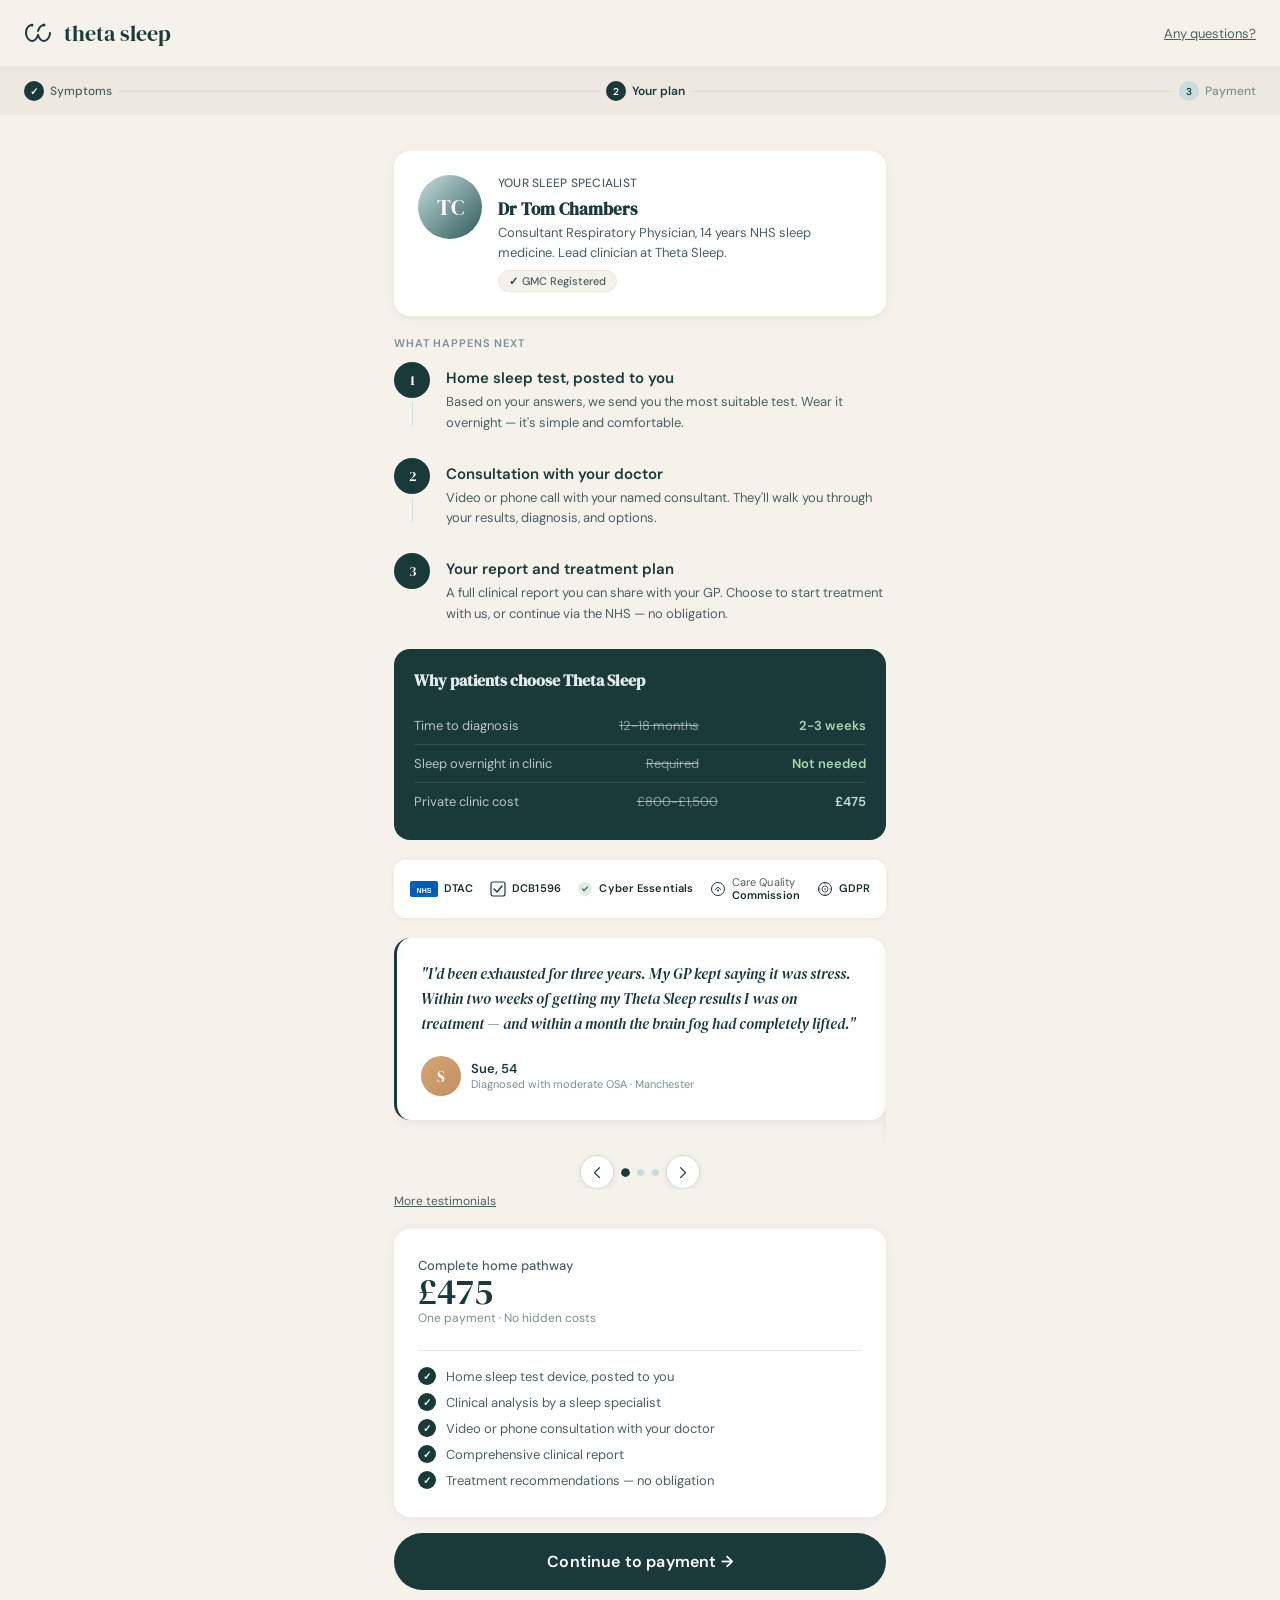
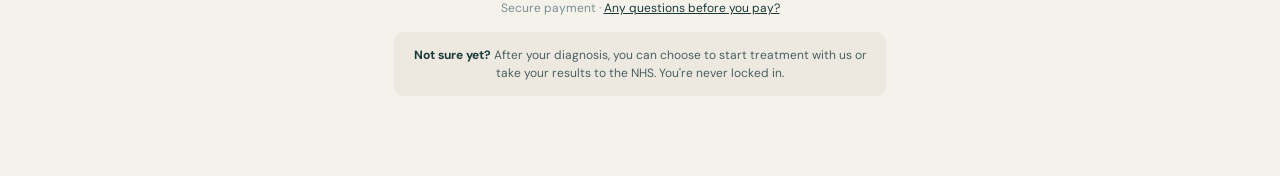
==== index.html @ 612fce15 "Initial commit — personal homepage Co-Authored-By: Claude Opus 4.6 (1M context) <noreply@anthropic.c" ====
<!DOCTYPE html>
<html lang="en">
<head>
<meta charset="UTF-8">
<meta name="viewport" content="width=device-width, initial-scale=1.0">
<title>Theta Sleep — Start Your Assessment</title>
<link href="https://fonts.googleapis.com/css2?family=DM+Serif+Display:ital@0;1&family=DM+Sans:wght@300;400;500;600&display=swap" rel="stylesheet">
<link rel="stylesheet" href="https://cdn.jsdelivr.net/npm/swiper@11/swiper-bundle.min.css"/>
<style>
  :root {
    --teal-dark: #1a3a3a;
    --teal-mid: #2d5a5a;
    --teal-light: #c8dede;
    --cream: #f5f2ec;
    --cream-dark: #ede9e1;
    --text-dark: #1a2e2e;
    --text-mid: #4a6060;
    --text-light: #7a9090;
    --white: #ffffff;
    --gold: #c9a96e;
  }

  * { margin: 0; padding: 0; box-sizing: border-box; }

  body {
    font-family: 'DM Sans', sans-serif;
    background: var(--cream);
    color: var(--text-dark);
    min-height: 100vh;
    -webkit-font-smoothing: antialiased;
  }

  /* ── NAV ── */
  nav {
    display: flex;
    align-items: center;
    justify-content: space-between;
    padding: 18px 24px;
    background: var(--cream);
    border-bottom: 1px solid var(--cream-dark);
  }

  .logo {
    font-family: 'DM Serif Display', serif;
    font-size: 22px;
    color: var(--teal-dark);
    display: flex;
    align-items: center;
    gap: 8px;
  }

  .logo svg {
    width: 32px;
    height: 20px;
  }

  .nav-help {
    font-size: 13px;
    color: var(--text-mid);
    text-decoration: underline;
    cursor: pointer;
  }

  /* ── PROGRESS ── */
  .progress-bar {
    background: var(--cream-dark);
    padding: 14px 24px;
    display: flex;
    align-items: center;
    gap: 8px;
  }

  .progress-steps {
    display: flex;
    align-items: center;
    gap: 0;
    flex: 1;
  }

  .step {
    display: flex;
    align-items: center;
    gap: 6px;
    font-size: 12px;
    font-weight: 500;
  }

  .step-dot {
    width: 20px;
    height: 20px;
    border-radius: 50%;
    display: flex;
    align-items: center;
    justify-content: center;
    font-size: 10px;
    font-weight: 600;
    flex-shrink: 0;
  }

  .step.done .step-dot { background: var(--teal-dark); color: white; }
  .step.active .step-dot { background: var(--teal-dark); color: white; }
  .step.upcoming .step-dot { background: var(--teal-light); color: var(--teal-dark); }
  .step.done .step-label { color: var(--text-mid); }
  .step.active .step-label { color: var(--teal-dark); font-weight: 600; }
  .step.upcoming .step-label { color: var(--text-light); }

  .step-line {
    flex: 1;
    height: 1px;
    background: var(--teal-light);
    margin: 0 6px;
  }

  /* ── MAIN ── */
  .main {
    max-width: 480px;
    margin: 0 auto;
    padding: 28px 20px 60px;
  }

  /* ── DOCTOR CARD ── */
  .doctor-card {
    background: var(--white);
    border-radius: 16px;
    padding: 20px;
    display: flex;
    gap: 16px;
    align-items: flex-start;
    margin-bottom: 20px;
    box-shadow: 0 2px 12px rgba(26,58,58,0.07);
    animation: fadeUp 0.4s ease both;
  }

  .doctor-photo {
    width: 64px;
    height: 64px;
    border-radius: 50%;
    background: linear-gradient(135deg, var(--teal-light), var(--teal-mid));
    flex-shrink: 0;
    display: flex;
    align-items: center;
    justify-content: center;
    font-family: 'DM Serif Display', serif;
    font-size: 22px;
    color: white;
  }

  .doctor-info h3 {
    font-family: 'DM Serif Display', serif;
    font-size: 17px;
    color: var(--teal-dark);
    margin-bottom: 2px;
  }

  .doctor-info .title {
    font-size: 12px;
    color: var(--text-mid);
    margin-bottom: 6px;
    font-weight: 500;
    letter-spacing: 0.02em;
    text-transform: uppercase;
  }

  .doctor-info p {
    font-size: 13px;
    color: var(--text-mid);
    line-height: 1.5;
  }

  .gmc-badge {
    display: inline-flex;
    align-items: center;
    gap: 4px;
    background: var(--cream);
    border: 1px solid var(--cream-dark);
    border-radius: 20px;
    padding: 3px 10px;
    font-size: 11px;
    color: var(--text-mid);
    margin-top: 8px;
    font-weight: 500;
  }

  .gmc-check {
    color: var(--teal-dark);
    font-weight: 700;
  }

  /* ── PROCESS STEPS ── */
  .section-label {
    font-size: 11px;
    font-weight: 600;
    letter-spacing: 0.08em;
    text-transform: uppercase;
    color: var(--text-light);
    margin-bottom: 12px;
    animation: fadeUp 0.4s 0.1s ease both;
  }

  .process-steps {
    display: flex;
    flex-direction: column;
    gap: 0;
    margin-bottom: 24px;
    position: relative;
    animation: fadeUp 0.4s 0.15s ease both;
  }

  .process-step {
    display: flex;
    gap: 16px;
    align-items: flex-start;
    position: relative;
  }

  .step-left {
    display: flex;
    flex-direction: column;
    align-items: center;
    flex-shrink: 0;
    width: 36px;
  }

  .step-number {
    width: 36px;
    height: 36px;
    border-radius: 50%;
    background: var(--teal-dark);
    color: white;
    display: flex;
    align-items: center;
    justify-content: center;
    font-size: 14px;
    font-family: 'DM Serif Display', serif;
    flex-shrink: 0;
    z-index: 1;
  }

  .step-connector {
    width: 1px;
    flex: 1;
    min-height: 24px;
    background: var(--teal-light);
    margin: 4px 0;
  }

  .step-content {
    padding-bottom: 24px;
    flex: 1;
  }

  .process-step:last-child .step-content {
    padding-bottom: 0;
  }

  .step-content h4 {
    font-size: 15px;
    font-weight: 600;
    color: var(--teal-dark);
    margin-bottom: 4px;
    margin-top: 6px;
  }

  .step-content p {
    font-size: 13px;
    color: var(--text-mid);
    line-height: 1.6;
  }

  /* ── VALUE COMPARISON ── */
  .value-comparison {
    background: var(--teal-dark);
    border-radius: 16px;
    padding: 20px;
    margin-bottom: 20px;
    animation: fadeUp 0.4s 0.2s ease both;
  }

  .value-comparison h3 {
    font-family: 'DM Serif Display', serif;
    font-size: 16px;
    color: var(--white);
    margin-bottom: 16px;
    opacity: 0.9;
  }

  .comparison-row {
    display: flex;
    justify-content: space-between;
    align-items: center;
    padding: 10px 0;
    border-bottom: 1px solid rgba(255,255,255,0.1);
  }

  .comparison-row:last-child { border-bottom: none; }

  .comparison-label {
    font-size: 13px;
    color: rgba(255,255,255,0.7);
  }

  .comparison-nhs {
    font-size: 13px;
    color: rgba(255,255,255,0.5);
    text-decoration: line-through;
  }

  .comparison-theta {
    font-size: 13px;
    color: var(--teal-light);
    font-weight: 600;
  }

  .comparison-theta.highlight {
    color: #a8d8b0;
  }

  /* ── TESTIMONIAL CAROUSEL (Swiper) ── */
  .testimonial-section {
    margin-bottom: 20px;
    animation: fadeUp 0.4s 0.3s ease both;
  }

  .testimonial-swiper {
    width: 100%;
    padding-bottom: 44px !important; /* room for pagination */
  }

  .testimonial {
    background: var(--white);
    border-radius: 16px;
    padding: 24px 20px;
    box-shadow: 0 2px 12px rgba(26,58,58,0.07);
    border-left: 3px solid var(--teal-dark);
    display: flex;
    flex-direction: column;
    height: auto;
  }

  .testimonial blockquote {
    font-family: 'DM Serif Display', serif;
    font-size: 15px;
    color: var(--teal-dark);
    line-height: 1.65;
    font-style: italic;
    margin-bottom: 20px;
    flex: 1;
  }

  .testimonial-author {
    display: flex;
    align-items: center;
    gap: 10px;
  }

  .author-photo {
    width: 40px;
    height: 40px;
    border-radius: 50%;
    background: linear-gradient(135deg, var(--teal-light), var(--teal-mid));
    display: flex;
    align-items: center;
    justify-content: center;
    font-size: 15px;
    color: white;
    font-family: 'DM Serif Display', serif;
    overflow: hidden;
    flex-shrink: 0;
  }

  .author-name {
    font-size: 13px;
    font-weight: 600;
    color: var(--teal-dark);
  }

  .author-detail {
    font-size: 11px;
    color: var(--text-light);
    line-height: 1.4;
  }

  /* Swiper navigation buttons — styled to match page */
  .testimonial-swiper .swiper-button-prev,
  .testimonial-swiper .swiper-button-next {
    width: 34px;
    height: 34px;
    border-radius: 50%;
    background: var(--white);
    border: 1px solid var(--teal-light);
    box-shadow: 0 1px 6px rgba(26,58,58,0.1);
    top: auto;
    bottom: 0;
    margin-top: 0;
    transition: background 0.2s, border-color 0.2s;
  }

  .testimonial-swiper .swiper-button-prev { left: calc(50% - 60px); }
  .testimonial-swiper .swiper-button-next { right: calc(50% - 60px); }

  .testimonial-swiper .swiper-button-prev:hover,
  .testimonial-swiper .swiper-button-next:hover {
    background: var(--teal-light);
    border-color: var(--teal-mid);
  }

  .testimonial-swiper .swiper-button-prev::after,
  .testimonial-swiper .swiper-button-next::after {
    font-size: 11px;
    font-weight: 700;
    color: var(--teal-dark);
  }

  /* Swiper pagination dots */
  .testimonial-swiper .swiper-pagination {
    bottom: 8px;
  }

  .testimonial-swiper .swiper-pagination-bullet {
    background: var(--teal-light);
    opacity: 1;
    width: 7px;
    height: 7px;
    transition: background 0.2s, transform 0.2s;
  }

  .testimonial-swiper .swiper-pagination-bullet-active {
    background: var(--teal-dark);
    transform: scale(1.25);
  }

  .more-testimonials-link {
    display: block;
    text-align: center;
    margin-top: 4px;
    font-size: 12px;
    color: var(--text-mid);
    text-decoration: underline;
    cursor: pointer;
    transition: color 0.2s;
    background: none;
    border: none;
    font-family: 'DM Sans', sans-serif;
  }

  .more-testimonials-link:hover {
    color: var(--teal-dark);
  }

  /* ── TESTIMONIALS MODAL ── */
  .modal-overlay {
    display: none;
    position: fixed;
    inset: 0;
    background: rgba(26,58,58,0.5);
    z-index: 1000;
    align-items: center;
    justify-content: center;
    padding: 20px;
    animation: fadeIn 0.2s ease;
  }

  .modal-overlay.open {
    display: flex;
  }

  .modal {
    background: var(--cream);
    border-radius: 20px;
    width: 100%;
    max-width: 480px;
    max-height: 80vh;
    display: flex;
    flex-direction: column;
    box-shadow: 0 8px 40px rgba(26,58,58,0.2);
    animation: fadeUp 0.3s ease;
  }

  .modal-header {
    display: flex;
    align-items: center;
    justify-content: space-between;
    padding: 20px 24px 16px;
    border-bottom: 1px solid var(--cream-dark);
    flex-shrink: 0;
  }

  .modal-header h3 {
    font-family: 'DM Serif Display', serif;
    font-size: 18px;
    color: var(--teal-dark);
  }

  .modal-close {
    width: 32px;
    height: 32px;
    border-radius: 50%;
    border: 1px solid var(--cream-dark);
    background: var(--white);
    color: var(--text-mid);
    font-size: 18px;
    cursor: pointer;
    display: flex;
    align-items: center;
    justify-content: center;
    transition: background 0.2s;
  }

  .modal-close:hover {
    background: var(--cream-dark);
  }

  .modal-body {
    overflow-y: auto;
    padding: 16px 24px 24px;
    display: flex;
    flex-direction: column;
    gap: 16px;
    -webkit-overflow-scrolling: touch;
  }

  .modal-body .testimonial {
    min-width: unset;
    min-height: unset;
    flex-shrink: unset;
  }

  .modal-body .testimonial blockquote {
    -webkit-line-clamp: unset;
    overflow: visible;
  }

  @keyframes fadeIn {
    from { opacity: 0; }
    to { opacity: 1; }
  }

  .carousel-btn {
    width: 32px;
    height: 32px;
    border-radius: 50%;
    border: 1px solid var(--teal-light);
    background: var(--white);
    color: var(--teal-dark);
    display: flex;
    align-items: center;
    justify-content: center;
    cursor: pointer;
    transition: background 0.2s, border-color 0.2s;
    font-size: 14px;
  }

  .carousel-btn:hover {
    background: var(--teal-light);
    border-color: var(--teal-mid);
  }

  .carousel-btn:disabled {
    opacity: 0.3;
    cursor: default;
  }

  .carousel-dots {
    display: flex;
    gap: 6px;
  }

  .carousel-dot {
    width: 7px;
    height: 7px;
    border-radius: 50%;
    background: var(--teal-light);
    border: none;
    cursor: pointer;
    transition: background 0.2s, transform 0.2s;
    padding: 0;
  }

  .carousel-dot.active {
    background: var(--teal-dark);
    transform: scale(1.2);
  }

  /* ── ACCREDITATION BAR ── */
  .accreditation-bar {
    background: var(--white);
    border-radius: 12px;
    padding: 16px;
    margin-bottom: 20px;
    box-shadow: 0 1px 8px rgba(26,58,58,0.06);
    animation: fadeUp 0.4s 0.25s ease both;
  }

  .accreditation-grid {
    display: flex;
    justify-content: space-between;
    align-items: center;
    flex-wrap: wrap;
    gap: 8px;
  }

  .accreditation-item {
    display: flex;
    align-items: center;
    gap: 6px;
    flex: 0 1 auto;
    min-width: 0;
  }

  .accreditation-item svg {
    flex-shrink: 0;
  }

  .accreditation-text {
    font-size: 11px;
    font-weight: 600;
    color: var(--text-dark);
    letter-spacing: 0.01em;
    line-height: 1.2;
    white-space: nowrap;
  }

  .accreditation-text .nhs-blue {
    color: #005eb8;
    font-weight: 800;
  }

  .accreditation-text .light {
    font-weight: 400;
    color: var(--text-mid);
  }

  /* ── PRICE BLOCK ── */
  .price-block {
    background: var(--white);
    border-radius: 16px;
    padding: 24px 20px;
    margin-bottom: 16px;
    box-shadow: 0 2px 12px rgba(26,58,58,0.07);
    animation: fadeUp 0.4s 0.35s ease both;
  }

  .price-header {
    display: flex;
    justify-content: space-between;
    align-items: flex-start;
    margin-bottom: 8px;
  }

  .price-label {
    font-size: 13px;
    color: var(--text-mid);
    font-weight: 500;
  }

  .price-amount {
    font-family: 'DM Serif Display', serif;
    font-size: 36px;
    color: var(--teal-dark);
    line-height: 1;
  }

  .price-sub {
    font-size: 12px;
    color: var(--text-light);
    margin-bottom: 16px;
  }

  .price-includes {
    display: flex;
    flex-direction: column;
    gap: 8px;
    padding-top: 16px;
    border-top: 1px solid var(--cream-dark);
  }

  .include-item {
    display: flex;
    align-items: center;
    gap: 10px;
    font-size: 13px;
    color: var(--text-mid);
  }

  .include-check {
    width: 18px;
    height: 18px;
    border-radius: 50%;
    background: var(--teal-dark);
    color: white;
    font-size: 10px;
    display: flex;
    align-items: center;
    justify-content: center;
    flex-shrink: 0;
    font-weight: 700;
  }

  /* ── CTA ── */
  .cta-block {
    animation: fadeUp 0.4s 0.4s ease both;
  }

  .cta-button {
    width: 100%;
    background: var(--teal-dark);
    color: white;
    border: none;
    border-radius: 50px;
    padding: 18px 24px;
    font-family: 'DM Sans', sans-serif;
    font-size: 16px;
    font-weight: 600;
    cursor: pointer;
    transition: background 0.2s, transform 0.1s;
    letter-spacing: 0.01em;
  }

  .cta-button:hover { background: var(--teal-mid); transform: translateY(-1px); }
  .cta-button:active { transform: translateY(0); }

  .cta-sub {
    text-align: center;
    font-size: 12px;
    color: var(--text-light);
    margin-top: 10px;
  }

  .cta-sub a {
    color: var(--teal-dark);
    text-decoration: underline;
    cursor: pointer;
  }

  /* ── NHS NOTE ── */
  .nhs-note {
    background: var(--cream-dark);
    border-radius: 10px;
    padding: 14px 16px;
    margin-top: 16px;
    font-size: 12px;
    color: var(--text-mid);
    line-height: 1.5;
    text-align: center;
  }

  .nhs-note strong { color: var(--teal-dark); }

  /* ── ANIMATIONS ── */
  @keyframes fadeUp {
    from { opacity: 0; transform: translateY(16px); }
    to { opacity: 1; transform: translateY(0); }
  }

  /* ── RESPONSIVE ── */
  @media (min-width: 640px) {
    .main {
      max-width: 540px;
      padding: 36px 24px 80px;
    }

    .doctor-card { padding: 24px; }
    .testimonial { padding: 24px; }
    .price-block { padding: 28px 24px; }
    .accreditation-grid { gap: 12px; }
  }

  @media (max-width: 380px) {
    .accreditation-grid {
      flex-wrap: wrap;
      justify-content: center;
      gap: 12px 16px;
    }

    .accreditation-item {
      flex: 0 0 auto;
    }

    .step-label {
      font-size: 11px;
    }

    .doctor-card {
      flex-direction: column;
      align-items: center;
      text-align: center;
    }

    .testimonial blockquote {
      font-size: 14px;
    }
  }

  /* Touch-friendly carousel swipe area */
  .carousel-container {
    touch-action: pan-y;
    -webkit-overflow-scrolling: touch;
  }
</style>
</head>
<body>

<!-- NAV -->
<nav>
  <div class="logo">
    <svg viewBox="0 0 32 20" fill="none" xmlns="http://www.w3.org/2000/svg">
      <path d="M8 2C4 2 2 6 2 10C2 14 5 18 8 18C11 18 13 15 14 12" stroke="#1a3a3a" stroke-width="2" stroke-linecap="round" fill="none"/>
      <path d="M14 12C15 15 17 18 20 18C23 18 26 14 26 10" stroke="#1a3a3a" stroke-width="2" stroke-linecap="round" fill="none"/>
      <path d="M20 2C17 2 15 5 14 8" stroke="#1a3a3a" stroke-width="2" stroke-linecap="round" fill="none"/>
      <circle cx="8" cy="2" r="1.5" fill="#1a3a3a"/>
      <circle cx="20" cy="2" r="1.5" fill="#1a3a3a"/>
    </svg>
    theta sleep
  </div>
  <span class="nav-help">Any questions?</span>
</nav>

<!-- PROGRESS -->
<div class="progress-bar">
  <div class="progress-steps">
    <div class="step done">
      <div class="step-dot">&#10003;</div>
      <span class="step-label">Symptoms</span>
    </div>
    <div class="step-line"></div>
    <div class="step active">
      <div class="step-dot">2</div>
      <span class="step-label">Your plan</span>
    </div>
    <div class="step-line"></div>
    <div class="step upcoming">
      <div class="step-dot">3</div>
      <span class="step-label">Payment</span>
    </div>
  </div>
</div>

<!-- MAIN -->
<div class="main">

  <!-- DOCTOR CARD -->
  <div class="doctor-card">
    <div class="doctor-photo">TC</div>
    <div class="doctor-info">
      <div class="title">Your sleep specialist</div>
      <h3>Dr Tom Chambers</h3>
      <p>Consultant Respiratory Physician, 14 years NHS sleep medicine. Lead clinician at Theta Sleep.</p>
      <div class="gmc-badge"><span class="gmc-check">&#10003;</span> GMC Registered</div>
    </div>
  </div>

  <!-- WHAT HAPPENS -->
  <div class="section-label">What happens next</div>

  <div class="process-steps">
    <div class="process-step">
      <div class="step-left">
        <div class="step-number">1</div>
        <div class="step-connector"></div>
      </div>
      <div class="step-content">
        <h4>Home sleep test, posted to you</h4>
        <p>Based on your answers, we send you the most suitable test. Wear it overnight — it's simple and comfortable.</p>
      </div>
    </div>

    <div class="process-step">
      <div class="step-left">
        <div class="step-number">2</div>
        <div class="step-connector"></div>
      </div>
      <div class="step-content">
        <h4>Consultation with your doctor</h4>
        <p>Video or phone call with your named consultant. They'll walk you through your results, diagnosis, and options.</p>
      </div>
    </div>

    <div class="process-step">
      <div class="step-left">
        <div class="step-number">3</div>
      </div>
      <div class="step-content">
        <h4>Your report and treatment plan</h4>
        <p>A full clinical report you can share with your GP. Choose to start treatment with us, or continue via the NHS — no obligation.</p>
      </div>
    </div>
  </div>

  <!-- VALUE COMPARISON -->
  <div class="value-comparison">
    <h3>Why patients choose Theta Sleep</h3>
    <div class="comparison-row">
      <span class="comparison-label">Time to diagnosis</span>
      <span class="comparison-nhs">12-18 months</span>
      <span class="comparison-theta highlight">2-3 weeks</span>
    </div>
    <div class="comparison-row">
      <span class="comparison-label">Sleep overnight in clinic</span>
      <span class="comparison-nhs">Required</span>
      <span class="comparison-theta highlight">Not needed</span>
    </div>
    <div class="comparison-row">
      <span class="comparison-label">Private clinic cost</span>
      <span class="comparison-nhs">&pound;800-&pound;1,500</span>
      <span class="comparison-theta">&pound;475</span>
    </div>
  </div>

  <!-- ACCREDITATION BAR -->
  <div class="accreditation-bar">
    <div class="accreditation-grid">
      <!-- NHS DTAC -->
      <div class="accreditation-item">
        <svg width="28" height="16" viewBox="0 0 28 16" fill="none">
          <rect width="28" height="16" rx="2" fill="#005eb8"/>
          <text x="14" y="11.5" text-anchor="middle" fill="white" font-size="7" font-weight="800" font-family="Arial, sans-serif">NHS</text>
        </svg>
        <span class="accreditation-text">DTAC</span>
      </div>
      <!-- DCB1596 -->
      <div class="accreditation-item">
        <svg width="16" height="16" viewBox="0 0 16 16" fill="none">
          <rect x="1" y="1" width="14" height="14" rx="2" stroke="#1a3a3a" stroke-width="1.2" fill="none"/>
          <path d="M4 8L7 11L12 5" stroke="#1a3a3a" stroke-width="1.4" stroke-linecap="round" stroke-linejoin="round" fill="none"/>
        </svg>
        <span class="accreditation-text">DCB1596</span>
      </div>
      <!-- Cyber Essentials -->
      <div class="accreditation-item">
        <svg width="16" height="16" viewBox="0 0 16 16" fill="none">
          <path d="M8 1L2 4V8C2 11.3 4.7 14.2 8 15C11.3 14.2 14 11.3 14 8V4L8 1Z" fill="#2d8a4e" opacity="0.15" stroke="#2d8a4e" stroke-width="1"/>
          <path d="M5.5 8L7 9.5L10.5 6" stroke="#2d8a4e" stroke-width="1.3" stroke-linecap="round" stroke-linejoin="round"/>
        </svg>
        <span class="accreditation-text">Cyber Essentials</span>
      </div>
      <!-- CQC -->
      <div class="accreditation-item">
        <svg width="16" height="16" viewBox="0 0 16 16" fill="none">
          <circle cx="8" cy="8" r="6.5" stroke="#1a3a3a" stroke-width="1"/>
          <path d="M5.5 8.5Q8 4 10.5 8.5" stroke="#1a3a3a" stroke-width="1" fill="none" stroke-linecap="round"/>
          <circle cx="8" cy="9.5" r="1" fill="#1a3a3a"/>
        </svg>
        <span class="accreditation-text"><span class="light">Care Quality</span><br>Commission</span>
      </div>
      <!-- GDPR -->
      <div class="accreditation-item">
        <svg width="16" height="16" viewBox="0 0 16 16" fill="none">
          <circle cx="8" cy="8" r="6.5" stroke="#1a3a3a" stroke-width="1"/>
          <circle cx="8" cy="8" r="3" stroke="#1a3a3a" stroke-width="0.8" fill="none"/>
          <circle cx="8" cy="8" r="0.8" fill="#1a3a3a"/>
          <line x1="8" y1="1.5" x2="8" y2="3.5" stroke="#1a3a3a" stroke-width="0.7"/>
          <line x1="8" y1="12.5" x2="8" y2="14.5" stroke="#1a3a3a" stroke-width="0.7"/>
          <line x1="1.5" y1="8" x2="3.5" y2="8" stroke="#1a3a3a" stroke-width="0.7"/>
          <line x1="12.5" y1="8" x2="14.5" y2="8" stroke="#1a3a3a" stroke-width="0.7"/>
        </svg>
        <span class="accreditation-text">GDPR</span>
      </div>
    </div>
  </div>

  <!-- TESTIMONIAL CAROUSEL -->
  <div class="testimonial-section">
    <div class="swiper testimonial-swiper">
      <div class="swiper-wrapper">

        <!-- Testimonial 1: Sue -->
        <div class="swiper-slide">
          <div class="testimonial">
            <blockquote>"I'd been exhausted for three years. My GP kept saying it was stress. Within two weeks of getting my Theta Sleep results I was on treatment — and within a month the brain fog had completely lifted."</blockquote>
            <div class="testimonial-author">
              <div class="author-photo" style="background: linear-gradient(135deg, #d4a574, #c49060);">S</div>
              <div>
                <div class="author-name">Sue, 54</div>
                <div class="author-detail">Diagnosed with moderate OSA &middot; Manchester</div>
              </div>
            </div>
          </div>
        </div>

        <!-- Testimonial 2: Sean -->
        <div class="swiper-slide">
          <div class="testimonial">
            <blockquote>"I was diagnosed with sleep apnoea. I didn't have a clue I was stopping breathing — I just felt tired in the morning. With treatment, you wake up the next day and it's like you're a new man. It's a game changer."</blockquote>
            <div class="testimonial-author">
              <div class="author-photo" style="background: linear-gradient(135deg, #8aacb8, #5d8a96);">S</div>
              <div>
                <div class="author-name">Sean, 61</div>
                <div class="author-detail">Diagnosed with severe OSA &middot; Birmingham</div>
              </div>
            </div>
          </div>
        </div>

        <!-- Testimonial 3: Frederic -->
        <div class="swiper-slide">
          <div class="testimonial">
            <blockquote>"I was concerned I might have sleep apnoea. Thanks to the test and the consultation I can now rest assured that this is not the case. A very thorough and professional service."</blockquote>
            <div class="testimonial-author">
              <div class="author-photo" style="background: linear-gradient(135deg, #9eb8a8, #6d9080);">F</div>
              <div>
                <div class="author-name">Frederic, 48</div>
                <div class="author-detail">Peace of mind &middot; London</div>
              </div>
            </div>
          </div>
        </div>

      </div>
      <div class="swiper-pagination"></div>
      <div class="swiper-button-prev"></div>
      <div class="swiper-button-next"></div>
    </div>
    <button class="more-testimonials-link" id="openModal">More testimonials</button>
  </div>

  <!-- TESTIMONIALS MODAL -->
  <div class="modal-overlay" id="modalOverlay">
    <div class="modal">
      <div class="modal-header">
        <h3>What our patients say</h3>
        <button class="modal-close" id="modalClose" aria-label="Close">&times;</button>
      </div>
      <div class="modal-body">

        <div class="testimonial">
          <blockquote>"I'd been exhausted for three years. My GP kept saying it was stress. Within two weeks of getting my Theta Sleep results I was on treatment — and within a month the brain fog had completely lifted."</blockquote>
          <div class="testimonial-author">
            <div class="author-photo" style="background: linear-gradient(135deg, #d4a574, #c49060);">S</div>
            <div>
              <div class="author-name">Sue, 54</div>
              <div class="author-detail">Diagnosed with moderate OSA &middot; Manchester</div>
            </div>
          </div>
        </div>

        <div class="testimonial">
          <blockquote>"I was diagnosed with sleep apnoea. I didn't have a clue I was stopping breathing, I just felt tired in the morning. With treatment, you wake up next day and it's like you're a new man — it's a game changer, it's brilliant."</blockquote>
          <div class="testimonial-author">
            <div class="author-photo" style="background: linear-gradient(135deg, #8aacb8, #5d8a96);">S</div>
            <div>
              <div class="author-name">Sean, 61</div>
              <div class="author-detail">Diagnosed with severe OSA &middot; Birmingham</div>
            </div>
          </div>
        </div>

        <div class="testimonial">
          <blockquote>"I was concerned that I might have sleep apnoea or something similar, and thanks to the test, diagnostic and discussion, I can now rest assured that this is not the case. Very thorough and professional service."</blockquote>
          <div class="testimonial-author">
            <div class="author-photo" style="background: linear-gradient(135deg, #9eb8a8, #6d9080);">F</div>
            <div>
              <div class="author-name">Frederic, 48</div>
              <div class="author-detail">Peace of mind &middot; London</div>
            </div>
          </div>
        </div>

      </div>
    </div>
  </div>

  <!-- PRICE BLOCK -->
  <div class="price-block">
    <div class="price-header">
      <div>
        <div class="price-label">Complete home pathway</div>
        <div class="price-amount">&pound;475</div>
        <div class="price-sub">One payment &middot; No hidden costs</div>
      </div>
    </div>
    <div class="price-includes">
      <div class="include-item">
        <div class="include-check">&#10003;</div>
        <span>Home sleep test device, posted to you</span>
      </div>
      <div class="include-item">
        <div class="include-check">&#10003;</div>
        <span>Clinical analysis by a sleep specialist</span>
      </div>
      <div class="include-item">
        <div class="include-check">&#10003;</div>
        <span>Video or phone consultation with your doctor</span>
      </div>
      <div class="include-item">
        <div class="include-check">&#10003;</div>
        <span>Comprehensive clinical report</span>
      </div>
      <div class="include-item">
        <div class="include-check">&#10003;</div>
        <span>Treatment recommendations — no obligation</span>
      </div>
    </div>
  </div>

  <!-- CTA -->
  <div class="cta-block">
    <button class="cta-button">Continue to payment &rarr;</button>
    <div class="cta-sub">
      Secure payment &middot; <a>Any questions before you pay?</a>
    </div>

    <div class="nhs-note">
      <strong>Not sure yet?</strong> After your diagnosis, you can choose to start treatment with us or take your results to the NHS. You're never locked in.
    </div>
  </div>

</div>

<script src="https://cdn.jsdelivr.net/npm/swiper@11/swiper-bundle.min.js"></script>
<script>
(function() {
  // ── Swiper carousel ──
  new Swiper('.testimonial-swiper', {
    loop: true,
    speed: 400,
    effect: 'slide',
    grabCursor: true,
    pagination: {
      el: '.testimonial-swiper .swiper-pagination',
      clickable: true,
    },
    navigation: {
      prevEl: '.testimonial-swiper .swiper-button-prev',
      nextEl: '.testimonial-swiper .swiper-button-next',
    },
    a11y: {
      prevSlideMessage: 'Previous testimonial',
      nextSlideMessage: 'Next testimonial',
    },
  });

  // ── Modal ──
  var overlay = document.getElementById('modalOverlay');
  var openBtn = document.getElementById('openModal');
  var closeBtn = document.getElementById('modalClose');

  openBtn.addEventListener('click', function() {
    overlay.classList.add('open');
    document.body.style.overflow = 'hidden';
  });

  closeBtn.addEventListener('click', function() {
    overlay.classList.remove('open');
    document.body.style.overflow = '';
  });

  overlay.addEventListener('click', function(e) {
    if (e.target === overlay) {
      overlay.classList.remove('open');
      document.body.style.overflow = '';
    }
  });
})();
</script>

</body>
</html>
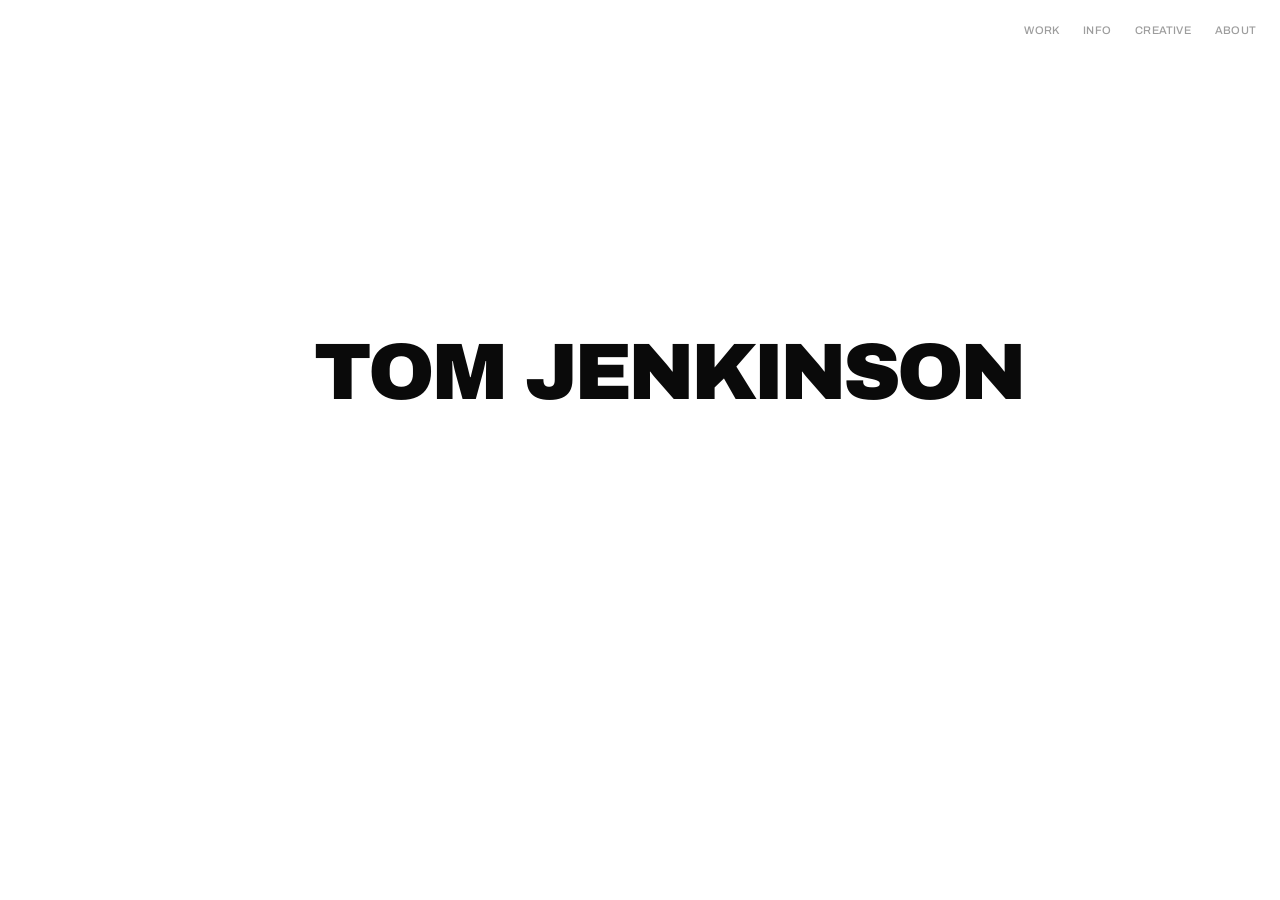
==== commit 2d8a8897: "Replace index.html with personal homepage Co-Authored-By: Claude Sonnet 4.6 <noreply@anthropic.com>" ====
--- a/index.html
+++ b/index.html
@@ -3,1155 +3,619 @@
 <head>
 <meta charset="UTF-8">
 <meta name="viewport" content="width=device-width, initial-scale=1.0">
-<title>Theta Sleep — Start Your Assessment</title>
-<link href="https://fonts.googleapis.com/css2?family=DM+Serif+Display:ital@0;1&family=DM+Sans:wght@300;400;500;600&display=swap" rel="stylesheet">
-<link rel="stylesheet" href="https://cdn.jsdelivr.net/npm/swiper@11/swiper-bundle.min.css"/>
+<title>Tom Jenkinson</title>
+<link href="https://fonts.googleapis.com/css2?family=Archivo:wght@400;500;600;700;800;900&display=swap" rel="stylesheet">
+<script src="https://cdnjs.cloudflare.com/ajax/libs/p5.js/1.9.4/p5.min.js"></script>
 <style>
   :root {
-    --teal-dark: #1a3a3a;
-    --teal-mid: #2d5a5a;
-    --teal-light: #c8dede;
-    --cream: #f5f2ec;
-    --cream-dark: #ede9e1;
-    --text-dark: #1a2e2e;
-    --text-mid: #4a6060;
-    --text-light: #7a9090;
     --white: #ffffff;
-    --gold: #c9a96e;
+    --black: #0a0a0a;
+    --sage: #7d9a82;
+    --gray-100: rgba(10, 10, 10, 1);
+    --gray-70: rgba(10, 10, 10, 0.7);
+    --gray-40: rgba(10, 10, 10, 0.4);
+    --gray-15: rgba(10, 10, 10, 0.15);
+    --gray-08: rgba(10, 10, 10, 0.08);
+    --gray-04: rgba(10, 10, 10, 0.04);
   }
 
   * { margin: 0; padding: 0; box-sizing: border-box; }
 
+  #grain-container {
+    position: fixed;
+    inset: 0;
+    pointer-events: none;
+    z-index: 500;
+    mix-blend-mode: multiply;
+    opacity: 0.07;
+  }
+
   body {
-    font-family: 'DM Sans', sans-serif;
-    background: var(--cream);
-    color: var(--text-dark);
+    font-family: 'Archivo', sans-serif;
+    background: var(--white);
+    color: var(--black);
     min-height: 100vh;
+    overflow-x: hidden;
     -webkit-font-smoothing: antialiased;
-  }
-
-  /* ── NAV ── */
+    text-transform: uppercase;
+    letter-spacing: -0.02em;
+  }
+
+  /* ── FLOATING MENU ── */
   nav {
+    position: fixed;
+    top: 20px;
+    right: 24px;
+    z-index: 100;
     display: flex;
     align-items: center;
-    justify-content: space-between;
-    padding: 18px 24px;
-    background: var(--cream);
-    border-bottom: 1px solid var(--cream-dark);
-  }
-
-  .logo {
-    font-family: 'DM Serif Display', serif;
-    font-size: 22px;
-    color: var(--teal-dark);
+    gap: 28px;
+  }
+
+  .nav-links {
     display: flex;
-    align-items: center;
-    gap: 8px;
-  }
-
-  .logo svg {
-    width: 32px;
-    height: 20px;
-  }
-
-  .nav-help {
-    font-size: 13px;
-    color: var(--text-mid);
-    text-decoration: underline;
-    cursor: pointer;
-  }
-
-  /* ── PROGRESS ── */
-  .progress-bar {
-    background: var(--cream-dark);
-    padding: 14px 24px;
+    gap: 24px;
+    list-style: none;
+  }
+
+  .nav-links a {
+    font-size: 11px;
+    font-weight: 500;
+    letter-spacing: 0.02em;
+    color: var(--black);
+    text-decoration: none;
+    opacity: 0.4;
+    transition: opacity 0.3s;
+  }
+
+  .nav-links a:hover { opacity: 1; }
+
+  /* ── SOCIAL ICONS (below subtitle) ── */
+  .socials {
     display: flex;
-    align-items: center;
-    gap: 8px;
-  }
-
-  .progress-steps {
-    display: flex;
-    align-items: center;
-    gap: 0;
-    flex: 1;
-  }
-
-  .step {
-    display: flex;
-    align-items: center;
-    gap: 6px;
-    font-size: 12px;
-    font-weight: 500;
-  }
-
-  .step-dot {
-    width: 20px;
-    height: 20px;
-    border-radius: 50%;
+    justify-content: center;
+    gap: 14px;
+    margin-top: 24px;
+    opacity: 0;
+    transition: opacity 0.6s ease;
+  }
+
+  .socials.revealed {
+    opacity: 1;
+  }
+
+  .socials a {
     display: flex;
     align-items: center;
     justify-content: center;
-    font-size: 10px;
-    font-weight: 600;
-    flex-shrink: 0;
-  }
-
-  .step.done .step-dot { background: var(--teal-dark); color: white; }
-  .step.active .step-dot { background: var(--teal-dark); color: white; }
-  .step.upcoming .step-dot { background: var(--teal-light); color: var(--teal-dark); }
-  .step.done .step-label { color: var(--text-mid); }
-  .step.active .step-label { color: var(--teal-dark); font-weight: 600; }
-  .step.upcoming .step-label { color: var(--text-light); }
-
-  .step-line {
-    flex: 1;
-    height: 1px;
-    background: var(--teal-light);
-    margin: 0 6px;
-  }
-
-  /* ── MAIN ── */
-  .main {
-    max-width: 480px;
-    margin: 0 auto;
-    padding: 28px 20px 60px;
-  }
-
-  /* ── DOCTOR CARD ── */
-  .doctor-card {
-    background: var(--white);
-    border-radius: 16px;
-    padding: 20px;
-    display: flex;
-    gap: 16px;
-    align-items: flex-start;
-    margin-bottom: 20px;
-    box-shadow: 0 2px 12px rgba(26,58,58,0.07);
-    animation: fadeUp 0.4s ease both;
-  }
-
-  .doctor-photo {
-    width: 64px;
-    height: 64px;
+    width: 36px;
+    height: 36px;
     border-radius: 50%;
-    background: linear-gradient(135deg, var(--teal-light), var(--teal-mid));
-    flex-shrink: 0;
+    border: 1.5px solid var(--gray-15);
+    color: var(--black);
+    opacity: 0.4;
+    text-decoration: none;
+    transition: all 0.35s cubic-bezier(0.23, 1, 0.32, 1);
+  }
+
+  .socials a:hover {
+    opacity: 1;
+    color: var(--sage);
+    border-color: var(--sage);
+    transform: scale(1.3) rotate(6deg);
+  }
+
+  .socials a svg {
+    width: 15px;
+    height: 15px;
+    fill: currentColor;
+    transition: fill 0.35s;
+  }
+
+  /* ── MAIN CANVAS ── */
+  .canvas {
+    position: relative;
+    width: 100%;
+    min-height: 100vh;
     display: flex;
     align-items: center;
     justify-content: center;
-    font-family: 'DM Serif Display', serif;
-    font-size: 22px;
-    color: white;
-  }
-
-  .doctor-info h3 {
-    font-family: 'DM Serif Display', serif;
-    font-size: 17px;
-    color: var(--teal-dark);
-    margin-bottom: 2px;
-  }
-
-  .doctor-info .title {
-    font-size: 12px;
-    color: var(--text-mid);
-    margin-bottom: 6px;
+    padding-top: 0;
+  }
+
+  /* ── CENTER CONTENT ── */
+  .center-content {
+    position: relative;
+    z-index: 10;
+    text-align: center;
+    max-width: 700px;
+    padding: 40px 24px;
+  }
+
+  .name {
+    font-size: clamp(36px, 7vw, 80px);
+    font-weight: 900;
+    letter-spacing: -0.05em;
+    line-height: 0.9;
+    color: var(--black);
+    margin-bottom: 28px;
+    white-space: nowrap;
+  }
+
+  .name .char {
+    display: inline-block;
+    opacity: 0;
+    transform: translateY(100%);
+  }
+
+  .name .char.revealed {
+    opacity: 1;
+    transform: translateY(0);
+    transition: opacity 0.05s, transform 0.2s cubic-bezier(0.23, 1, 0.32, 1);
+  }
+
+  .name .space {
+    display: inline-block;
+    width: 0.25em;
+  }
+
+  .intro {
+    font-size: clamp(11px, 1.4vw, 13px);
     font-weight: 500;
-    letter-spacing: 0.02em;
-    text-transform: uppercase;
-  }
-
-  .doctor-info p {
-    font-size: 13px;
-    color: var(--text-mid);
-    line-height: 1.5;
-  }
-
-  .gmc-badge {
-    display: inline-flex;
-    align-items: center;
-    gap: 4px;
-    background: var(--cream);
-    border: 1px solid var(--cream-dark);
-    border-radius: 20px;
-    padding: 3px 10px;
-    font-size: 11px;
-    color: var(--text-mid);
-    margin-top: 8px;
-    font-weight: 500;
-  }
-
-  .gmc-check {
-    color: var(--teal-dark);
+    line-height: 1.7;
+    color: var(--black);
+    opacity: 0;
+    max-width: 460px;
+    margin: 0 auto;
+    letter-spacing: 0.01em;
+    transition: opacity 0.6s ease;
+  }
+
+  .intro.revealed {
+    opacity: 0.4;
+  }
+
+  /* ── TYPED CURSOR ── */
+  .cursor {
+    display: inline-block;
+    width: 2px;
+    height: 0.85em;
+    background: var(--black);
+    margin-left: 2px;
+    animation: blink 0.7s step-end infinite;
+    vertical-align: text-bottom;
+  }
+
+  .cursor.hidden { display: none; }
+
+  @keyframes blink {
+    50% { opacity: 0; }
+  }
+
+  /* ── NAVIGATION OBJECTS ── */
+  .nav-objects {
+    position: absolute;
+    inset: 0;
+    pointer-events: none;
+    z-index: 5;
+  }
+
+  .nav-item {
+    position: absolute;
+    pointer-events: all;
+    cursor: pointer;
+    text-decoration: none;
+    color: var(--black);
+    transition: transform 0.4s cubic-bezier(0.23, 1, 0.32, 1), opacity 0.6s ease;
+    opacity: 0;
+    transform-origin: center;
+  }
+
+  .nav-item.revealed {
+    opacity: 1;
+  }
+
+  .nav-item:hover {
+    transform: scale(1.03) !important;
+  }
+
+  .nav-item:hover .nav-label {
+    opacity: 1;
+  }
+
+  .nav-item:hover .item-image {
+    filter: grayscale(0);
+  }
+
+  .item-image {
+    width: 180px;
+    height: auto;
+    display: block;
+    border-radius: 6px;
+    filter: grayscale(0.3);
+    transition: filter 0.4s, transform 0.4s cubic-bezier(0.23, 1, 0.32, 1);
+    box-shadow: 0 4px 20px rgba(0,0,0,0.08);
+  }
+
+  .nav-label {
+    font-size: 10px;
     font-weight: 700;
-  }
-
-  /* ── PROCESS STEPS ── */
-  .section-label {
-    font-size: 11px;
-    font-weight: 600;
-    letter-spacing: 0.08em;
-    text-transform: uppercase;
-    color: var(--text-light);
-    margin-bottom: 12px;
-    animation: fadeUp 0.4s 0.1s ease both;
-  }
-
-  .process-steps {
-    display: flex;
-    flex-direction: column;
-    gap: 0;
-    margin-bottom: 24px;
-    position: relative;
-    animation: fadeUp 0.4s 0.15s ease both;
-  }
-
-  .process-step {
-    display: flex;
-    gap: 16px;
-    align-items: flex-start;
-    position: relative;
-  }
-
-  .step-left {
-    display: flex;
-    flex-direction: column;
-    align-items: center;
-    flex-shrink: 0;
-    width: 36px;
-  }
-
-  .step-number {
-    width: 36px;
-    height: 36px;
-    border-radius: 50%;
-    background: var(--teal-dark);
-    color: white;
-    display: flex;
-    align-items: center;
-    justify-content: center;
-    font-size: 14px;
-    font-family: 'DM Serif Display', serif;
-    flex-shrink: 0;
-    z-index: 1;
-  }
-
-  .step-connector {
-    width: 1px;
-    flex: 1;
-    min-height: 24px;
-    background: var(--teal-light);
-    margin: 4px 0;
-  }
-
-  .step-content {
-    padding-bottom: 24px;
-    flex: 1;
-  }
-
-  .process-step:last-child .step-content {
-    padding-bottom: 0;
-  }
-
-  .step-content h4 {
-    font-size: 15px;
-    font-weight: 600;
-    color: var(--teal-dark);
-    margin-bottom: 4px;
-    margin-top: 6px;
-  }
-
-  .step-content p {
-    font-size: 13px;
-    color: var(--text-mid);
-    line-height: 1.6;
-  }
-
-  /* ── VALUE COMPARISON ── */
-  .value-comparison {
-    background: var(--teal-dark);
-    border-radius: 16px;
-    padding: 20px;
-    margin-bottom: 20px;
-    animation: fadeUp 0.4s 0.2s ease both;
-  }
-
-  .value-comparison h3 {
-    font-family: 'DM Serif Display', serif;
-    font-size: 16px;
-    color: var(--white);
-    margin-bottom: 16px;
-    opacity: 0.9;
-  }
-
-  .comparison-row {
-    display: flex;
-    justify-content: space-between;
-    align-items: center;
-    padding: 10px 0;
-    border-bottom: 1px solid rgba(255,255,255,0.1);
-  }
-
-  .comparison-row:last-child { border-bottom: none; }
-
-  .comparison-label {
-    font-size: 13px;
-    color: rgba(255,255,255,0.7);
-  }
-
-  .comparison-nhs {
-    font-size: 13px;
-    color: rgba(255,255,255,0.5);
-    text-decoration: line-through;
-  }
-
-  .comparison-theta {
-    font-size: 13px;
-    color: var(--teal-light);
-    font-weight: 600;
-  }
-
-  .comparison-theta.highlight {
-    color: #a8d8b0;
-  }
-
-  /* ── TESTIMONIAL CAROUSEL (Swiper) ── */
-  .testimonial-section {
-    margin-bottom: 20px;
-    animation: fadeUp 0.4s 0.3s ease both;
-  }
-
-  .testimonial-swiper {
-    width: 100%;
-    padding-bottom: 44px !important; /* room for pagination */
-  }
-
-  .testimonial {
-    background: var(--white);
-    border-radius: 16px;
-    padding: 24px 20px;
-    box-shadow: 0 2px 12px rgba(26,58,58,0.07);
-    border-left: 3px solid var(--teal-dark);
-    display: flex;
-    flex-direction: column;
-    height: auto;
-  }
-
-  .testimonial blockquote {
-    font-family: 'DM Serif Display', serif;
-    font-size: 15px;
-    color: var(--teal-dark);
-    line-height: 1.65;
-    font-style: italic;
-    margin-bottom: 20px;
-    flex: 1;
-  }
-
-  .testimonial-author {
-    display: flex;
-    align-items: center;
-    gap: 10px;
-  }
-
-  .author-photo {
-    width: 40px;
-    height: 40px;
-    border-radius: 50%;
-    background: linear-gradient(135deg, var(--teal-light), var(--teal-mid));
-    display: flex;
-    align-items: center;
-    justify-content: center;
-    font-size: 15px;
-    color: white;
-    font-family: 'DM Serif Display', serif;
-    overflow: hidden;
-    flex-shrink: 0;
-  }
-
-  .author-name {
-    font-size: 13px;
-    font-weight: 600;
-    color: var(--teal-dark);
-  }
-
-  .author-detail {
-    font-size: 11px;
-    color: var(--text-light);
-    line-height: 1.4;
-  }
-
-  /* Swiper navigation buttons — styled to match page */
-  .testimonial-swiper .swiper-button-prev,
-  .testimonial-swiper .swiper-button-next {
-    width: 34px;
-    height: 34px;
-    border-radius: 50%;
-    background: var(--white);
-    border: 1px solid var(--teal-light);
-    box-shadow: 0 1px 6px rgba(26,58,58,0.1);
-    top: auto;
-    bottom: 0;
-    margin-top: 0;
-    transition: background 0.2s, border-color 0.2s;
-  }
-
-  .testimonial-swiper .swiper-button-prev { left: calc(50% - 60px); }
-  .testimonial-swiper .swiper-button-next { right: calc(50% - 60px); }
-
-  .testimonial-swiper .swiper-button-prev:hover,
-  .testimonial-swiper .swiper-button-next:hover {
-    background: var(--teal-light);
-    border-color: var(--teal-mid);
-  }
-
-  .testimonial-swiper .swiper-button-prev::after,
-  .testimonial-swiper .swiper-button-next::after {
-    font-size: 11px;
-    font-weight: 700;
-    color: var(--teal-dark);
-  }
-
-  /* Swiper pagination dots */
-  .testimonial-swiper .swiper-pagination {
-    bottom: 8px;
-  }
-
-  .testimonial-swiper .swiper-pagination-bullet {
-    background: var(--teal-light);
-    opacity: 1;
-    width: 7px;
-    height: 7px;
-    transition: background 0.2s, transform 0.2s;
-  }
-
-  .testimonial-swiper .swiper-pagination-bullet-active {
-    background: var(--teal-dark);
-    transform: scale(1.25);
-  }
-
-  .more-testimonials-link {
-    display: block;
+    letter-spacing: 0.04em;
+    color: var(--black);
+    opacity: 0.4;
+    margin-top: 10px;
     text-align: center;
-    margin-top: 4px;
-    font-size: 12px;
-    color: var(--text-mid);
-    text-decoration: underline;
-    cursor: pointer;
-    transition: color 0.2s;
-    background: none;
-    border: none;
-    font-family: 'DM Sans', sans-serif;
-  }
-
-  .more-testimonials-link:hover {
-    color: var(--teal-dark);
-  }
-
-  /* ── TESTIMONIALS MODAL ── */
-  .modal-overlay {
-    display: none;
+    transition: opacity 0.3s;
+  }
+
+  /* Positions — desktop: anchored 100px from page edges */
+  .nav-work {
+    top: 50%;
+    left: 100px;
+    transform: translateY(-50%) rotate(-2deg);
+  }
+
+  .nav-creative {
+    top: 20%;
+    right: 100px;
+    transform: rotate(1.5deg);
+  }
+
+  .nav-about {
+    top: 16%;
+    left: 100px;
+    transform: rotate(1deg);
+  }
+
+  .nav-presets {
+    bottom: 12%;
+    left: 100px;
+    transform: rotate(-1.5deg);
+  }
+
+  .nav-blog {
+    bottom: 12%;
+    right: 100px;
+    transform: rotate(2deg);
+  }
+
+  .nav-film {
+    bottom: 55%;
+    right: 100px;
+    transform: rotate(-1deg);
+  }
+
+  /* ── VIDEO BACKGROUND ── */
+  .video-bg {
     position: fixed;
     inset: 0;
-    background: rgba(26,58,58,0.5);
-    z-index: 1000;
-    align-items: center;
-    justify-content: center;
-    padding: 20px;
-    animation: fadeIn 0.2s ease;
-  }
-
-  .modal-overlay.open {
-    display: flex;
-  }
-
-  .modal {
-    background: var(--cream);
-    border-radius: 20px;
-    width: 100%;
-    max-width: 480px;
-    max-height: 80vh;
-    display: flex;
-    flex-direction: column;
-    box-shadow: 0 8px 40px rgba(26,58,58,0.2);
-    animation: fadeUp 0.3s ease;
-  }
-
-  .modal-header {
-    display: flex;
-    align-items: center;
-    justify-content: space-between;
-    padding: 20px 24px 16px;
-    border-bottom: 1px solid var(--cream-dark);
-    flex-shrink: 0;
-  }
-
-  .modal-header h3 {
-    font-family: 'DM Serif Display', serif;
-    font-size: 18px;
-    color: var(--teal-dark);
-  }
-
-  .modal-close {
-    width: 32px;
-    height: 32px;
-    border-radius: 50%;
-    border: 1px solid var(--cream-dark);
-    background: var(--white);
-    color: var(--text-mid);
-    font-size: 18px;
-    cursor: pointer;
-    display: flex;
-    align-items: center;
-    justify-content: center;
-    transition: background 0.2s;
-  }
-
-  .modal-close:hover {
-    background: var(--cream-dark);
-  }
-
-  .modal-body {
-    overflow-y: auto;
-    padding: 16px 24px 24px;
-    display: flex;
-    flex-direction: column;
-    gap: 16px;
-    -webkit-overflow-scrolling: touch;
-  }
-
-  .modal-body .testimonial {
-    min-width: unset;
-    min-height: unset;
-    flex-shrink: unset;
-  }
-
-  .modal-body .testimonial blockquote {
-    -webkit-line-clamp: unset;
-    overflow: visible;
-  }
-
-  @keyframes fadeIn {
-    from { opacity: 0; }
-    to { opacity: 1; }
-  }
-
-  .carousel-btn {
-    width: 32px;
-    height: 32px;
-    border-radius: 50%;
-    border: 1px solid var(--teal-light);
-    background: var(--white);
-    color: var(--teal-dark);
-    display: flex;
-    align-items: center;
-    justify-content: center;
-    cursor: pointer;
-    transition: background 0.2s, border-color 0.2s;
-    font-size: 14px;
-  }
-
-  .carousel-btn:hover {
-    background: var(--teal-light);
-    border-color: var(--teal-mid);
-  }
-
-  .carousel-btn:disabled {
+    z-index: 0;
+    opacity: 0;
+    transition: opacity 0.8s ease;
+    pointer-events: none;
+    background: linear-gradient(135deg, #0a0a0a, #1a1a2e, #0f3460, #0a0a0a);
+    background-size: 400% 400%;
+  }
+
+  .video-bg.active {
+    opacity: 1;
+    animation: gradientShift 8s ease infinite;
+  }
+
+  body.video-mode {
+    background: #0a0a0a;
+  }
+
+  body.video-mode .nav-links a {
+    color: var(--white);
+  }
+
+  body.video-mode .socials a {
+    color: rgba(255,255,255,0.5);
+    border-color: rgba(255,255,255,0.15);
+  }
+
+  body.video-mode .socials a:hover {
+    color: var(--sage);
+    border-color: var(--sage);
+  }
+
+  body.video-mode .name .char { color: var(--white); }
+  body.video-mode .intro { color: var(--white); }
+  body.video-mode .cursor { background: var(--white); }
+  body.video-mode .nav-label { color: var(--white); }
+  body.video-mode .item-image { filter: grayscale(0.5) brightness(0.8); }
+  body.video-mode .nav-item:hover .item-image { filter: grayscale(0) brightness(1); }
+
+  .reel-status {
+    font-size: 9px;
+    font-weight: 600;
+    letter-spacing: 0.06em;
+    color: var(--black);
     opacity: 0.3;
-    cursor: default;
-  }
-
-  .carousel-dots {
-    display: flex;
-    gap: 6px;
-  }
-
-  .carousel-dot {
-    width: 7px;
-    height: 7px;
-    border-radius: 50%;
-    background: var(--teal-light);
-    border: none;
-    cursor: pointer;
-    transition: background 0.2s, transform 0.2s;
-    padding: 0;
-  }
-
-  .carousel-dot.active {
-    background: var(--teal-dark);
-    transform: scale(1.2);
-  }
-
-  /* ── ACCREDITATION BAR ── */
-  .accreditation-bar {
-    background: var(--white);
-    border-radius: 12px;
-    padding: 16px;
-    margin-bottom: 20px;
-    box-shadow: 0 1px 8px rgba(26,58,58,0.06);
-    animation: fadeUp 0.4s 0.25s ease both;
-  }
-
-  .accreditation-grid {
-    display: flex;
-    justify-content: space-between;
-    align-items: center;
-    flex-wrap: wrap;
-    gap: 8px;
-  }
-
-  .accreditation-item {
-    display: flex;
-    align-items: center;
-    gap: 6px;
-    flex: 0 1 auto;
-    min-width: 0;
-  }
-
-  .accreditation-item svg {
-    flex-shrink: 0;
-  }
-
-  .accreditation-text {
-    font-size: 11px;
-    font-weight: 600;
-    color: var(--text-dark);
-    letter-spacing: 0.01em;
-    line-height: 1.2;
-    white-space: nowrap;
-  }
-
-  .accreditation-text .nhs-blue {
-    color: #005eb8;
-    font-weight: 800;
-  }
-
-  .accreditation-text .light {
-    font-weight: 400;
-    color: var(--text-mid);
-  }
-
-  /* ── PRICE BLOCK ── */
-  .price-block {
-    background: var(--white);
-    border-radius: 16px;
-    padding: 24px 20px;
-    margin-bottom: 16px;
-    box-shadow: 0 2px 12px rgba(26,58,58,0.07);
-    animation: fadeUp 0.4s 0.35s ease both;
-  }
-
-  .price-header {
-    display: flex;
-    justify-content: space-between;
-    align-items: flex-start;
-    margin-bottom: 8px;
-  }
-
-  .price-label {
-    font-size: 13px;
-    color: var(--text-mid);
-    font-weight: 500;
-  }
-
-  .price-amount {
-    font-family: 'DM Serif Display', serif;
-    font-size: 36px;
-    color: var(--teal-dark);
-    line-height: 1;
-  }
-
-  .price-sub {
-    font-size: 12px;
-    color: var(--text-light);
-    margin-bottom: 16px;
-  }
-
-  .price-includes {
-    display: flex;
-    flex-direction: column;
-    gap: 8px;
-    padding-top: 16px;
-    border-top: 1px solid var(--cream-dark);
-  }
-
-  .include-item {
-    display: flex;
-    align-items: center;
-    gap: 10px;
-    font-size: 13px;
-    color: var(--text-mid);
-  }
-
-  .include-check {
-    width: 18px;
-    height: 18px;
-    border-radius: 50%;
-    background: var(--teal-dark);
-    color: white;
-    font-size: 10px;
-    display: flex;
-    align-items: center;
-    justify-content: center;
-    flex-shrink: 0;
-    font-weight: 700;
-  }
-
-  /* ── CTA ── */
-  .cta-block {
-    animation: fadeUp 0.4s 0.4s ease both;
-  }
-
-  .cta-button {
-    width: 100%;
-    background: var(--teal-dark);
-    color: white;
-    border: none;
-    border-radius: 50px;
-    padding: 18px 24px;
-    font-family: 'DM Sans', sans-serif;
-    font-size: 16px;
-    font-weight: 600;
-    cursor: pointer;
-    transition: background 0.2s, transform 0.1s;
-    letter-spacing: 0.01em;
-  }
-
-  .cta-button:hover { background: var(--teal-mid); transform: translateY(-1px); }
-  .cta-button:active { transform: translateY(0); }
-
-  .cta-sub {
+    margin-top: 4px;
     text-align: center;
-    font-size: 12px;
-    color: var(--text-light);
-    margin-top: 10px;
-  }
-
-  .cta-sub a {
-    color: var(--teal-dark);
-    text-decoration: underline;
-    cursor: pointer;
-  }
-
-  /* ── NHS NOTE ── */
-  .nhs-note {
-    background: var(--cream-dark);
-    border-radius: 10px;
-    padding: 14px 16px;
-    margin-top: 16px;
-    font-size: 12px;
-    color: var(--text-mid);
-    line-height: 1.5;
-    text-align: center;
-  }
-
-  .nhs-note strong { color: var(--teal-dark); }
+    transition: opacity 0.3s, color 0.3s;
+  }
+
+  body.video-mode .reel-status {
+    color: var(--white);
+    opacity: 0.5;
+  }
 
   /* ── ANIMATIONS ── */
-  @keyframes fadeUp {
-    from { opacity: 0; transform: translateY(16px); }
-    to { opacity: 1; transform: translateY(0); }
+  @keyframes gradientShift {
+    0% { background-position: 0% 50%; }
+    25% { background-position: 100% 0%; }
+    50% { background-position: 100% 100%; }
+    75% { background-position: 0% 100%; }
+    100% { background-position: 0% 50%; }
   }
 
   /* ── RESPONSIVE ── */
-  @media (min-width: 640px) {
-    .main {
-      max-width: 540px;
-      padding: 36px 24px 80px;
-    }
-
-    .doctor-card { padding: 24px; }
-    .testimonial { padding: 24px; }
-    .price-block { padding: 28px 24px; }
-    .accreditation-grid { gap: 12px; }
-  }
-
-  @media (max-width: 380px) {
-    .accreditation-grid {
+  @media (max-width: 900px) {
+    .nav-work { left: 40px; }
+    .nav-creative { right: 40px; }
+    .nav-about { left: 40px; }
+    .nav-presets { left: 40px; }
+    .nav-blog { right: 40px; }
+    .nav-film { right: 40px; }
+    .item-image { width: 120px; }
+  }
+
+  @media (max-width: 640px) {
+    nav {
+      top: 14px;
+      right: 16px;
+    }
+
+    .nav-links { gap: 16px; }
+    .nav-links a { font-size: 10px; }
+
+    .canvas {
+      flex-direction: column;
+      min-height: auto;
+      padding: 80px 0 40px;
+    }
+
+    .nav-objects {
+      position: relative;
+      display: flex;
       flex-wrap: wrap;
       justify-content: center;
-      gap: 12px 16px;
-    }
-
-    .accreditation-item {
-      flex: 0 0 auto;
-    }
-
-    .step-label {
-      font-size: 11px;
-    }
-
-    .doctor-card {
-      flex-direction: column;
-      align-items: center;
-      text-align: center;
-    }
-
-    .testimonial blockquote {
-      font-size: 14px;
-    }
-  }
-
-  /* Touch-friendly carousel swipe area */
-  .carousel-container {
-    touch-action: pan-y;
-    -webkit-overflow-scrolling: touch;
+      gap: 20px;
+      padding: 24px 16px;
+      margin-top: 16px;
+    }
+
+    .nav-item {
+      position: relative !important;
+      top: auto !important;
+      left: auto !important;
+      right: auto !important;
+      bottom: auto !important;
+      transform: none !important;
+    }
+
+    .item-image { width: 140px; }
+
+    .center-content {
+      padding: 20px 16px;
+    }
   }
 </style>
 </head>
 <body>
-
-<!-- NAV -->
+<div id="grain-container"></div>
+
+<!-- ── FLOATING MENU (top-right) ── -->
 <nav>
-  <div class="logo">
-    <svg viewBox="0 0 32 20" fill="none" xmlns="http://www.w3.org/2000/svg">
-      <path d="M8 2C4 2 2 6 2 10C2 14 5 18 8 18C11 18 13 15 14 12" stroke="#1a3a3a" stroke-width="2" stroke-linecap="round" fill="none"/>
-      <path d="M14 12C15 15 17 18 20 18C23 18 26 14 26 10" stroke="#1a3a3a" stroke-width="2" stroke-linecap="round" fill="none"/>
-      <path d="M20 2C17 2 15 5 14 8" stroke="#1a3a3a" stroke-width="2" stroke-linecap="round" fill="none"/>
-      <circle cx="8" cy="2" r="1.5" fill="#1a3a3a"/>
-      <circle cx="20" cy="2" r="1.5" fill="#1a3a3a"/>
-    </svg>
-    theta sleep
-  </div>
-  <span class="nav-help">Any questions?</span>
+  <ul class="nav-links">
+    <li><a href="work.html">WORK</a></li>
+    <li><a href="info.html">INFO</a></li>
+    <li><a href="creative.html">CREATIVE</a></li>
+    <li><a href="about.html">ABOUT</a></li>
+  </ul>
 </nav>
 
-<!-- PROGRESS -->
-<div class="progress-bar">
-  <div class="progress-steps">
-    <div class="step done">
-      <div class="step-dot">&#10003;</div>
-      <span class="step-label">Symptoms</span>
-    </div>
-    <div class="step-line"></div>
-    <div class="step active">
-      <div class="step-dot">2</div>
-      <span class="step-label">Your plan</span>
-    </div>
-    <div class="step-line"></div>
-    <div class="step upcoming">
-      <div class="step-dot">3</div>
-      <span class="step-label">Payment</span>
+<!-- Video background -->
+<div class="video-bg" id="videoBg"></div>
+
+<div class="canvas">
+
+  <!-- ── Center Content ── -->
+  <div class="center-content">
+    <h1 class="name" id="nameEl" aria-label="TOM JENKINSON"></h1>
+    <p class="intro" id="introEl">HI I'M TOM, I'M A PRODUCT MANAGER WITH A LOVE OF GREAT DESIGN, WORKING WITH SMART PEOPLE AND PHOTOGRAPHY. TAKE A LOOK AROUND.<span class="cursor" id="cursor"></span></p>
+
+    <div class="socials" id="socials">
+      <a href="https://www.instagram.com/t_jenkins0n/" aria-label="Instagram" target="_blank" rel="noopener">
+        <svg viewBox="0 0 24 24" fill="currentColor"><path d="M12 2.163c3.204 0 3.584.012 4.85.07 3.252.148 4.771 1.691 4.919 4.919.058 1.265.069 1.645.069 4.849 0 3.205-.012 3.584-.069 4.849-.149 3.225-1.664 4.771-4.919 4.919-1.266.058-1.644.07-4.85.07-3.204 0-3.584-.012-4.849-.07-3.26-.149-4.771-1.699-4.919-4.92-.058-1.265-.07-1.644-.07-4.849 0-3.204.013-3.583.07-4.849.149-3.227 1.664-4.771 4.919-4.919 1.266-.057 1.645-.069 4.849-.069zM12 0C8.741 0 8.333.014 7.053.072 2.695.272.273 2.69.073 7.052.014 8.333 0 8.741 0 12c0 3.259.014 3.668.072 4.948.2 4.358 2.618 6.78 6.98 6.98C8.333 23.986 8.741 24 12 24c3.259 0 3.668-.014 4.948-.072 4.354-.2 6.782-2.618 6.979-6.98.059-1.28.073-1.689.073-4.948 0-3.259-.014-3.667-.072-4.947-.196-4.354-2.617-6.78-6.979-6.98C15.668.014 15.259 0 12 0zm0 5.838a6.162 6.162 0 100 12.324 6.162 6.162 0 000-12.324zM12 16a4 4 0 110-8 4 4 0 010 8zm6.406-11.845a1.44 1.44 0 100 2.881 1.44 1.44 0 000-2.881z"/></svg>
+      </a>
+      <a href="https://www.linkedin.com/in/tom-jenkinson-85b73832/" aria-label="LinkedIn" target="_blank" rel="noopener">
+        <svg viewBox="0 0 24 24" fill="currentColor"><path d="M20.447 20.452h-3.554v-5.569c0-1.328-.027-3.037-1.852-3.037-1.853 0-2.136 1.445-2.136 2.939v5.667H9.351V9h3.414v1.561h.046c.477-.9 1.637-1.85 3.37-1.85 3.601 0 4.267 2.37 4.267 5.455v6.286zM5.337 7.433a2.062 2.062 0 01-2.063-2.065 2.064 2.064 0 112.063 2.065zm1.782 13.019H3.555V9h3.564v11.452zM22.225 0H1.771C.792 0 0 .774 0 1.729v20.542C0 23.227.792 24 1.771 24h20.451C23.2 24 24 23.227 24 22.271V1.729C24 .774 23.2 0 22.222 0h.003z"/></svg>
+      </a>
     </div>
   </div>
+
+  <!-- ── Navigation Objects ── -->
+  <div class="nav-objects">
+
+    <!-- MacBook Pro → Work -->
+    <a href="work.html" class="nav-item nav-work" id="navWork">
+      <img class="item-image" src="https://images.unsplash.com/photo-1517336714731-489689fd1ca8?w=400&q=80&auto=format" alt="MacBook Pro" loading="eager">
+      <div class="nav-label">WORK</div>
+    </a>
+
+    <!-- Leica M6 → Creative / Photography -->
+    <a href="creative.html" class="nav-item nav-creative" id="navCreative">
+      <img class="item-image" src="imgs/Leica.png" alt="Leica M6" loading="eager">
+      <div class="nav-label">CREATIVE</div>
+    </a>
+
+    <!-- About / Bio -->
+    <a href="about.html" class="nav-item nav-about" id="navAbout">
+      <img class="item-image" src="https://images.unsplash.com/photo-1507003211169-0a1dd7228f2d?w=400&q=80&auto=format&fit=crop&crop=face" alt="About" loading="lazy">
+      <div class="nav-label">ABOUT</div>
+    </a>
+
+    <!-- Preset Shop -->
+    <a href="presets.html" class="nav-item nav-presets" id="navPresets">
+      <img class="item-image" src="https://images.unsplash.com/photo-1495745966610-2a67f2297e5e?w=400&q=80&auto=format" alt="Photography Presets" loading="lazy">
+      <div class="nav-label">PRESET SHOP</div>
+    </a>
+
+    <!-- Blog -->
+    <a href="blog.html" class="nav-item nav-blog" id="navBlog">
+      <img class="item-image" src="https://images.unsplash.com/photo-1501785888041-af3ef285b470?w=400&q=80&auto=format" alt="Travel Blog" loading="lazy">
+      <div class="nav-label">BLOG</div>
+    </a>
+
+    <!-- Super 8 → Film / Video -->
+    <button class="nav-item nav-film" id="reelBtn" style="border: none; background: none; font-family: inherit; text-transform: uppercase; letter-spacing: -0.02em; cursor: pointer;">
+      <img class="item-image" src="imgs/Super 8.png.webp" alt="Super 8 Camera" loading="eager">
+      <div class="nav-label">FILM</div>
+      <div class="reel-status" id="reelStatus">CLICK TO PLAY</div>
+    </button>
+
+  </div>
 </div>
 
-<!-- MAIN -->
-<div class="main">
-
-  <!-- DOCTOR CARD -->
-  <div class="doctor-card">
-    <div class="doctor-photo">TC</div>
-    <div class="doctor-info">
-      <div class="title">Your sleep specialist</div>
-      <h3>Dr Tom Chambers</h3>
-      <p>Consultant Respiratory Physician, 14 years NHS sleep medicine. Lead clinician at Theta Sleep.</p>
-      <div class="gmc-badge"><span class="gmc-check">&#10003;</span> GMC Registered</div>
-    </div>
-  </div>
-
-  <!-- WHAT HAPPENS -->
-  <div class="section-label">What happens next</div>
-
-  <div class="process-steps">
-    <div class="process-step">
-      <div class="step-left">
-        <div class="step-number">1</div>
-        <div class="step-connector"></div>
-      </div>
-      <div class="step-content">
-        <h4>Home sleep test, posted to you</h4>
-        <p>Based on your answers, we send you the most suitable test. Wear it overnight — it's simple and comfortable.</p>
-      </div>
-    </div>
-
-    <div class="process-step">
-      <div class="step-left">
-        <div class="step-number">2</div>
-        <div class="step-connector"></div>
-      </div>
-      <div class="step-content">
-        <h4>Consultation with your doctor</h4>
-        <p>Video or phone call with your named consultant. They'll walk you through your results, diagnosis, and options.</p>
-      </div>
-    </div>
-
-    <div class="process-step">
-      <div class="step-left">
-        <div class="step-number">3</div>
-      </div>
-      <div class="step-content">
-        <h4>Your report and treatment plan</h4>
-        <p>A full clinical report you can share with your GP. Choose to start treatment with us, or continue via the NHS — no obligation.</p>
-      </div>
-    </div>
-  </div>
-
-  <!-- VALUE COMPARISON -->
-  <div class="value-comparison">
-    <h3>Why patients choose Theta Sleep</h3>
-    <div class="comparison-row">
-      <span class="comparison-label">Time to diagnosis</span>
-      <span class="comparison-nhs">12-18 months</span>
-      <span class="comparison-theta highlight">2-3 weeks</span>
-    </div>
-    <div class="comparison-row">
-      <span class="comparison-label">Sleep overnight in clinic</span>
-      <span class="comparison-nhs">Required</span>
-      <span class="comparison-theta highlight">Not needed</span>
-    </div>
-    <div class="comparison-row">
-      <span class="comparison-label">Private clinic cost</span>
-      <span class="comparison-nhs">&pound;800-&pound;1,500</span>
-      <span class="comparison-theta">&pound;475</span>
-    </div>
-  </div>
-
-  <!-- ACCREDITATION BAR -->
-  <div class="accreditation-bar">
-    <div class="accreditation-grid">
-      <!-- NHS DTAC -->
-      <div class="accreditation-item">
-        <svg width="28" height="16" viewBox="0 0 28 16" fill="none">
-          <rect width="28" height="16" rx="2" fill="#005eb8"/>
-          <text x="14" y="11.5" text-anchor="middle" fill="white" font-size="7" font-weight="800" font-family="Arial, sans-serif">NHS</text>
-        </svg>
-        <span class="accreditation-text">DTAC</span>
-      </div>
-      <!-- DCB1596 -->
-      <div class="accreditation-item">
-        <svg width="16" height="16" viewBox="0 0 16 16" fill="none">
-          <rect x="1" y="1" width="14" height="14" rx="2" stroke="#1a3a3a" stroke-width="1.2" fill="none"/>
-          <path d="M4 8L7 11L12 5" stroke="#1a3a3a" stroke-width="1.4" stroke-linecap="round" stroke-linejoin="round" fill="none"/>
-        </svg>
-        <span class="accreditation-text">DCB1596</span>
-      </div>
-      <!-- Cyber Essentials -->
-      <div class="accreditation-item">
-        <svg width="16" height="16" viewBox="0 0 16 16" fill="none">
-          <path d="M8 1L2 4V8C2 11.3 4.7 14.2 8 15C11.3 14.2 14 11.3 14 8V4L8 1Z" fill="#2d8a4e" opacity="0.15" stroke="#2d8a4e" stroke-width="1"/>
-          <path d="M5.5 8L7 9.5L10.5 6" stroke="#2d8a4e" stroke-width="1.3" stroke-linecap="round" stroke-linejoin="round"/>
-        </svg>
-        <span class="accreditation-text">Cyber Essentials</span>
-      </div>
-      <!-- CQC -->
-      <div class="accreditation-item">
-        <svg width="16" height="16" viewBox="0 0 16 16" fill="none">
-          <circle cx="8" cy="8" r="6.5" stroke="#1a3a3a" stroke-width="1"/>
-          <path d="M5.5 8.5Q8 4 10.5 8.5" stroke="#1a3a3a" stroke-width="1" fill="none" stroke-linecap="round"/>
-          <circle cx="8" cy="9.5" r="1" fill="#1a3a3a"/>
-        </svg>
-        <span class="accreditation-text"><span class="light">Care Quality</span><br>Commission</span>
-      </div>
-      <!-- GDPR -->
-      <div class="accreditation-item">
-        <svg width="16" height="16" viewBox="0 0 16 16" fill="none">
-          <circle cx="8" cy="8" r="6.5" stroke="#1a3a3a" stroke-width="1"/>
-          <circle cx="8" cy="8" r="3" stroke="#1a3a3a" stroke-width="0.8" fill="none"/>
-          <circle cx="8" cy="8" r="0.8" fill="#1a3a3a"/>
-          <line x1="8" y1="1.5" x2="8" y2="3.5" stroke="#1a3a3a" stroke-width="0.7"/>
-          <line x1="8" y1="12.5" x2="8" y2="14.5" stroke="#1a3a3a" stroke-width="0.7"/>
-          <line x1="1.5" y1="8" x2="3.5" y2="8" stroke="#1a3a3a" stroke-width="0.7"/>
-          <line x1="12.5" y1="8" x2="14.5" y2="8" stroke="#1a3a3a" stroke-width="0.7"/>
-        </svg>
-        <span class="accreditation-text">GDPR</span>
-      </div>
-    </div>
-  </div>
-
-  <!-- TESTIMONIAL CAROUSEL -->
-  <div class="testimonial-section">
-    <div class="swiper testimonial-swiper">
-      <div class="swiper-wrapper">
-
-        <!-- Testimonial 1: Sue -->
-        <div class="swiper-slide">
-          <div class="testimonial">
-            <blockquote>"I'd been exhausted for three years. My GP kept saying it was stress. Within two weeks of getting my Theta Sleep results I was on treatment — and within a month the brain fog had completely lifted."</blockquote>
-            <div class="testimonial-author">
-              <div class="author-photo" style="background: linear-gradient(135deg, #d4a574, #c49060);">S</div>
-              <div>
-                <div class="author-name">Sue, 54</div>
-                <div class="author-detail">Diagnosed with moderate OSA &middot; Manchester</div>
-              </div>
-            </div>
-          </div>
-        </div>
-
-        <!-- Testimonial 2: Sean -->
-        <div class="swiper-slide">
-          <div class="testimonial">
-            <blockquote>"I was diagnosed with sleep apnoea. I didn't have a clue I was stopping breathing — I just felt tired in the morning. With treatment, you wake up the next day and it's like you're a new man. It's a game changer."</blockquote>
-            <div class="testimonial-author">
-              <div class="author-photo" style="background: linear-gradient(135deg, #8aacb8, #5d8a96);">S</div>
-              <div>
-                <div class="author-name">Sean, 61</div>
-                <div class="author-detail">Diagnosed with severe OSA &middot; Birmingham</div>
-              </div>
-            </div>
-          </div>
-        </div>
-
-        <!-- Testimonial 3: Frederic -->
-        <div class="swiper-slide">
-          <div class="testimonial">
-            <blockquote>"I was concerned I might have sleep apnoea. Thanks to the test and the consultation I can now rest assured that this is not the case. A very thorough and professional service."</blockquote>
-            <div class="testimonial-author">
-              <div class="author-photo" style="background: linear-gradient(135deg, #9eb8a8, #6d9080);">F</div>
-              <div>
-                <div class="author-name">Frederic, 48</div>
-                <div class="author-detail">Peace of mind &middot; London</div>
-              </div>
-            </div>
-          </div>
-        </div>
-
-      </div>
-      <div class="swiper-pagination"></div>
-      <div class="swiper-button-prev"></div>
-      <div class="swiper-button-next"></div>
-    </div>
-    <button class="more-testimonials-link" id="openModal">More testimonials</button>
-  </div>
-
-  <!-- TESTIMONIALS MODAL -->
-  <div class="modal-overlay" id="modalOverlay">
-    <div class="modal">
-      <div class="modal-header">
-        <h3>What our patients say</h3>
-        <button class="modal-close" id="modalClose" aria-label="Close">&times;</button>
-      </div>
-      <div class="modal-body">
-
-        <div class="testimonial">
-          <blockquote>"I'd been exhausted for three years. My GP kept saying it was stress. Within two weeks of getting my Theta Sleep results I was on treatment — and within a month the brain fog had completely lifted."</blockquote>
-          <div class="testimonial-author">
-            <div class="author-photo" style="background: linear-gradient(135deg, #d4a574, #c49060);">S</div>
-            <div>
-              <div class="author-name">Sue, 54</div>
-              <div class="author-detail">Diagnosed with moderate OSA &middot; Manchester</div>
-            </div>
-          </div>
-        </div>
-
-        <div class="testimonial">
-          <blockquote>"I was diagnosed with sleep apnoea. I didn't have a clue I was stopping breathing, I just felt tired in the morning. With treatment, you wake up next day and it's like you're a new man — it's a game changer, it's brilliant."</blockquote>
-          <div class="testimonial-author">
-            <div class="author-photo" style="background: linear-gradient(135deg, #8aacb8, #5d8a96);">S</div>
-            <div>
-              <div class="author-name">Sean, 61</div>
-              <div class="author-detail">Diagnosed with severe OSA &middot; Birmingham</div>
-            </div>
-          </div>
-        </div>
-
-        <div class="testimonial">
-          <blockquote>"I was concerned that I might have sleep apnoea or something similar, and thanks to the test, diagnostic and discussion, I can now rest assured that this is not the case. Very thorough and professional service."</blockquote>
-          <div class="testimonial-author">
-            <div class="author-photo" style="background: linear-gradient(135deg, #9eb8a8, #6d9080);">F</div>
-            <div>
-              <div class="author-name">Frederic, 48</div>
-              <div class="author-detail">Peace of mind &middot; London</div>
-            </div>
-          </div>
-        </div>
-
-      </div>
-    </div>
-  </div>
-
-  <!-- PRICE BLOCK -->
-  <div class="price-block">
-    <div class="price-header">
-      <div>
-        <div class="price-label">Complete home pathway</div>
-        <div class="price-amount">&pound;475</div>
-        <div class="price-sub">One payment &middot; No hidden costs</div>
-      </div>
-    </div>
-    <div class="price-includes">
-      <div class="include-item">
-        <div class="include-check">&#10003;</div>
-        <span>Home sleep test device, posted to you</span>
-      </div>
-      <div class="include-item">
-        <div class="include-check">&#10003;</div>
-        <span>Clinical analysis by a sleep specialist</span>
-      </div>
-      <div class="include-item">
-        <div class="include-check">&#10003;</div>
-        <span>Video or phone consultation with your doctor</span>
-      </div>
-      <div class="include-item">
-        <div class="include-check">&#10003;</div>
-        <span>Comprehensive clinical report</span>
-      </div>
-      <div class="include-item">
-        <div class="include-check">&#10003;</div>
-        <span>Treatment recommendations — no obligation</span>
-      </div>
-    </div>
-  </div>
-
-  <!-- CTA -->
-  <div class="cta-block">
-    <button class="cta-button">Continue to payment &rarr;</button>
-    <div class="cta-sub">
-      Secure payment &middot; <a>Any questions before you pay?</a>
-    </div>
-
-    <div class="nhs-note">
-      <strong>Not sure yet?</strong> After your diagnosis, you can choose to start treatment with us or take your results to the NHS. You're never locked in.
-    </div>
-  </div>
-
-</div>
-
-<script src="https://cdn.jsdelivr.net/npm/swiper@11/swiper-bundle.min.js"></script>
 <script>
 (function() {
-  // ── Swiper carousel ──
-  new Swiper('.testimonial-swiper', {
-    loop: true,
-    speed: 400,
-    effect: 'slide',
-    grabCursor: true,
-    pagination: {
-      el: '.testimonial-swiper .swiper-pagination',
-      clickable: true,
-    },
-    navigation: {
-      prevEl: '.testimonial-swiper .swiper-button-prev',
-      nextEl: '.testimonial-swiper .swiper-button-next',
-    },
-    a11y: {
-      prevSlideMessage: 'Previous testimonial',
-      nextSlideMessage: 'Next testimonial',
-    },
+  // ── TYPED NAME ANIMATION ──
+  const nameEl = document.getElementById('nameEl');
+  const introEl = document.getElementById('introEl');
+  const cursor = document.getElementById('cursor');
+  const nameText = 'TOM JENKINSON';
+  let charIndex = 0;
+
+  // Build character spans
+  nameText.split('').forEach(ch => {
+    if (ch === ' ') {
+      const span = document.createElement('span');
+      span.className = 'space';
+      nameEl.appendChild(span);
+    } else {
+      const span = document.createElement('span');
+      span.className = 'char';
+      span.textContent = ch;
+      nameEl.appendChild(span);
+    }
   });
 
-  // ── Modal ──
-  var overlay = document.getElementById('modalOverlay');
-  var openBtn = document.getElementById('openModal');
-  var closeBtn = document.getElementById('modalClose');
-
-  openBtn.addEventListener('click', function() {
-    overlay.classList.add('open');
-    document.body.style.overflow = 'hidden';
+  const chars = nameEl.querySelectorAll('.char');
+
+  function typeNext() {
+    if (charIndex < chars.length) {
+      chars[charIndex].classList.add('revealed');
+      charIndex++;
+      setTimeout(typeNext, 50 + Math.random() * 30);
+    } else {
+      // After name is typed, reveal intro + socials
+      setTimeout(() => {
+        introEl.classList.add('revealed');
+        setTimeout(() => {
+          document.getElementById('socials').classList.add('revealed');
+        }, 300);
+        // Reveal nav items with stagger
+        const items = ['navWork', 'navCreative', 'navAbout', 'navPresets', 'navBlog', 'reelBtn'];
+        items.forEach((id, i) => {
+          setTimeout(() => {
+            document.getElementById(id).classList.add('revealed');
+            if (i === items.length - 1) {
+              setTimeout(() => cursor.classList.add('hidden'), 800);
+            }
+          }, 400 + i * 150);
+        });
+      }, 300);
+    }
+  }
+
+  // Start typing after a brief pause
+  setTimeout(typeNext, 400);
+
+  // ── PRESET PAGE TRANSITION (FLIP) ──
+  var navPresets = document.getElementById('navPresets');
+  navPresets.addEventListener('click', function(e) {
+    e.preventDefault();
+    var href = this.getAttribute('href');
+    var img  = this.querySelector('.item-image');
+    var r    = (img || this).getBoundingClientRect();
+
+    // Store thumbnail rect for FLIP animation on the destination page
+    try {
+      sessionStorage.setItem('preset-flip-rect', JSON.stringify({
+        top: r.top, left: r.left, width: r.width, height: r.height
+      }));
+    } catch (ex) {}
+
+    // Brief white flash then navigate
+    var flash = document.createElement('div');
+    flash.style.cssText = 'position:fixed;inset:0;background:#fff;z-index:9999;opacity:0;pointer-events:none;transition:opacity 0.12s linear';
+    document.body.appendChild(flash);
+    requestAnimationFrame(function() {
+      requestAnimationFrame(function() {
+        flash.style.opacity = '1';
+      });
+    });
+    setTimeout(function() { window.location.href = href; }, 130);
   });
 
-  closeBtn.addEventListener('click', function() {
-    overlay.classList.remove('open');
-    document.body.style.overflow = '';
-  });
-
-  overlay.addEventListener('click', function(e) {
-    if (e.target === overlay) {
-      overlay.classList.remove('open');
-      document.body.style.overflow = '';
-    }
+  // ── FILM REEL TOGGLE ──
+  const reelBtn = document.getElementById('reelBtn');
+  const videoBg = document.getElementById('videoBg');
+  const reelStatus = document.getElementById('reelStatus');
+  let isPlaying = false;
+
+  reelBtn.addEventListener('click', function(e) {
+    e.preventDefault();
+    isPlaying = !isPlaying;
+    videoBg.classList.toggle('active', isPlaying);
+    document.body.classList.toggle('video-mode', isPlaying);
+    reelStatus.textContent = isPlaying ? 'CLICK TO STOP' : 'CLICK TO PLAY';
   });
 })();
 </script>
 
+<script>
+// ── P5.JS GRAIN ──
+new p5(function(p) {
+  var SCALE = 4;
+  var gw, gh;
+
+  p.setup = function() {
+    p.pixelDensity(1);
+    gw = Math.floor(p.windowWidth  / SCALE);
+    gh = Math.floor(p.windowHeight / SCALE);
+    var c = p.createCanvas(gw, gh);
+    c.parent('grain-container');
+    c.elt.style.width  = '100%';
+    c.elt.style.height = '100%';
+    p.frameRate(14);
+    p.noSmooth();
+  };
+
+  p.draw = function() {
+    p.loadPixels();
+    var len = p.pixels.length;
+    for (var i = 0; i < len; i += 4) {
+      var v = p.random(255);
+      p.pixels[i]     = v;
+      p.pixels[i + 1] = v;
+      p.pixels[i + 2] = v;
+      p.pixels[i + 3] = p.random(80);
+    }
+    p.updatePixels();
+  };
+
+  p.windowResized = function() {
+    gw = Math.floor(p.windowWidth  / SCALE);
+    gh = Math.floor(p.windowHeight / SCALE);
+    p.resizeCanvas(gw, gh);
+  };
+});
+</script>
+
 </body>
 </html>
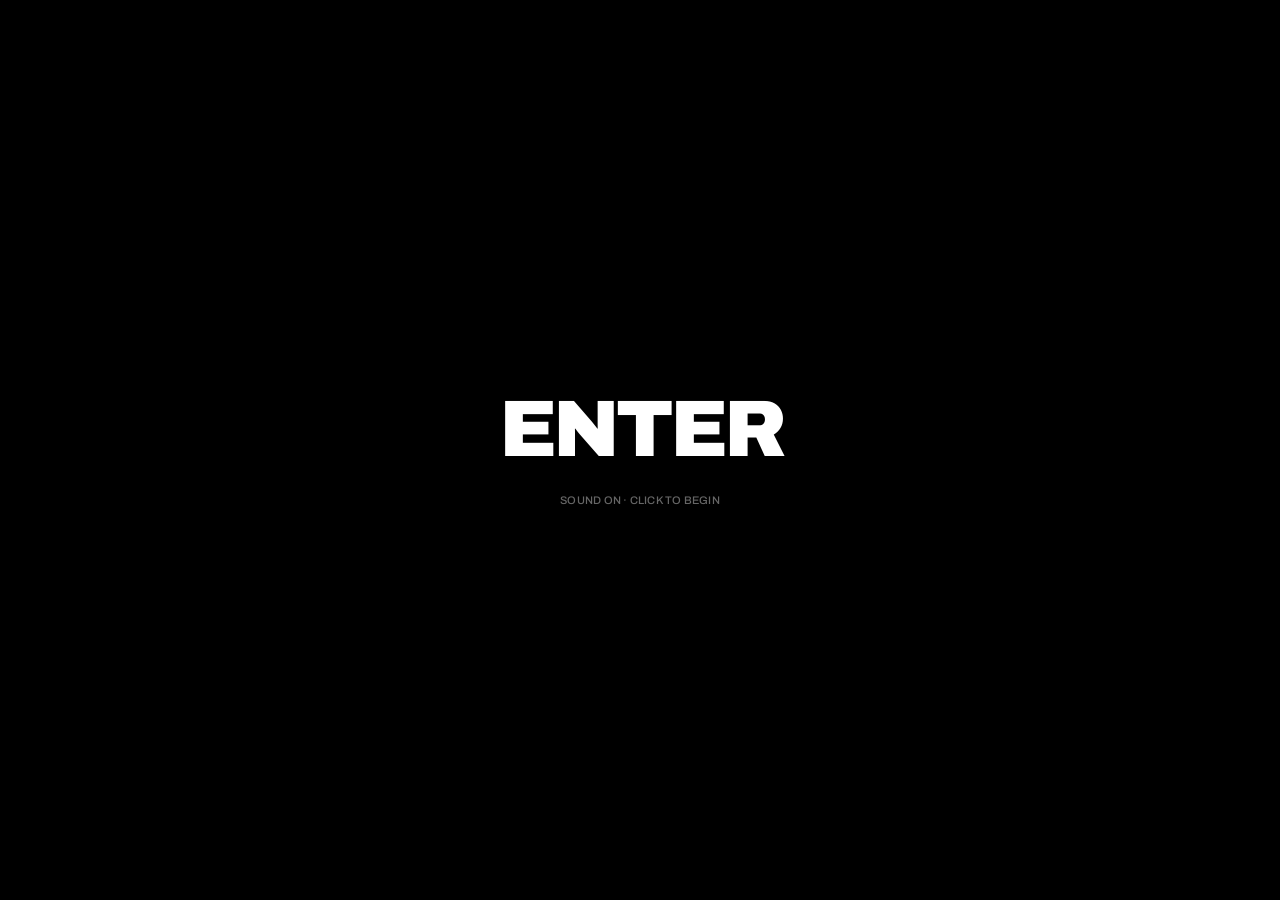
==== commit 2823d49f: "Add site pages, media, and moodboard; drop old tom-jenkinson.html Co-Authored-By: Claude Opus 4.7 (1" ====
--- a/index.html
+++ b/index.html
@@ -4,7 +4,9 @@
 <meta charset="UTF-8">
 <meta name="viewport" content="width=device-width, initial-scale=1.0">
 <title>Tom Jenkinson</title>
-<link href="https://fonts.googleapis.com/css2?family=Archivo:wght@400;500;600;700;800;900&display=swap" rel="stylesheet">
+<link rel="preconnect" href="https://fonts.googleapis.com">
+<link rel="preconnect" href="https://fonts.gstatic.com" crossorigin>
+<link href="https://fonts.googleapis.com/css2?family=Archivo:wght@400;500;600;700;800;900&family=JetBrains+Mono:wght@300;400;500;700&display=swap" rel="stylesheet">
 <script src="https://cdnjs.cloudflare.com/ajax/libs/p5.js/1.9.4/p5.min.js"></script>
 <style>
   :root {
@@ -70,12 +72,39 @@
 
   .nav-links a:hover { opacity: 1; }
 
-  /* ── SOCIAL ICONS (below subtitle) ── */
+  /* ── HOVER TITLE (typed in on nav-item hover; sits where socials used to) ── */
+  .hover-title {
+    font-family: 'JetBrains Mono', monospace;
+    font-size: clamp(16px, 2.2vw, 22px);
+    font-weight: 500;
+    letter-spacing: 0.14em;
+    line-height: 1;
+    color: var(--black);
+    margin-top: 32px;
+    min-height: 1.2em;
+    text-align: center;
+    text-transform: uppercase;
+    white-space: nowrap;
+  }
+
+  .hover-title.active::after {
+    content: '_';
+    display: inline-block;
+    margin-left: 6px;
+    color: var(--sage);
+    animation: blink 0.6s step-end infinite;
+    font-weight: 400;
+  }
+
+  body.video-mode .hover-title { color: var(--white); }
+  body.video-mode .hover-title.active::after { color: var(--sage); }
+
+  /* ── SOCIAL ICONS (pushed below hover title) ── */
   .socials {
     display: flex;
     justify-content: center;
     gap: 14px;
-    margin-top: 24px;
+    margin-top: 56px;
     opacity: 0;
     transition: opacity 0.6s ease;
   }
@@ -206,7 +235,7 @@
     cursor: pointer;
     text-decoration: none;
     color: var(--black);
-    transition: transform 0.4s cubic-bezier(0.23, 1, 0.32, 1), opacity 0.6s ease;
+    transition: transform 1.6s cubic-bezier(0.23, 1, 0.32, 1), opacity 0.6s ease;
     opacity: 0;
     transform-origin: center;
   }
@@ -216,7 +245,12 @@
   }
 
   .nav-item:hover {
+    transition: transform 0.35s cubic-bezier(0.23, 1, 0.32, 1), opacity 0.6s ease;
     transform: scale(1.03) !important;
+  }
+
+  .nav-about:hover {
+    transform: scale(2) !important;
   }
 
   .nav-item:hover .nav-label {
@@ -224,6 +258,7 @@
   }
 
   .nav-item:hover .item-image {
+    transition: filter 0.3s, transform 0.35s cubic-bezier(0.23, 1, 0.32, 1);
     filter: grayscale(0);
   }
 
@@ -231,13 +266,12 @@
     width: 180px;
     height: auto;
     display: block;
-    border-radius: 6px;
     filter: grayscale(0.3);
-    transition: filter 0.4s, transform 0.4s cubic-bezier(0.23, 1, 0.32, 1);
-    box-shadow: 0 4px 20px rgba(0,0,0,0.08);
+    transition: filter 1.2s, transform 1.6s cubic-bezier(0.23, 1, 0.32, 1);
   }
 
   .nav-label {
+    display: none;
     font-size: 10px;
     font-weight: 700;
     letter-spacing: 0.04em;
@@ -280,9 +314,14 @@
   }
 
   .nav-film {
-    bottom: 55%;
-    right: 100px;
-    transform: rotate(-1deg);
+    bottom: 4%;
+    left: 50%;
+    right: auto;
+    transform: translateX(-50%) rotate(15deg);
+  }
+
+  .nav-film .item-image {
+    width: 270px;
   }
 
   /* ── VIDEO BACKGROUND ── */
@@ -293,13 +332,18 @@
     opacity: 0;
     transition: opacity 0.8s ease;
     pointer-events: none;
-    background: linear-gradient(135deg, #0a0a0a, #1a1a2e, #0f3460, #0a0a0a);
-    background-size: 400% 400%;
+    background: #0a0a0a;
+  }
+
+  .video-bg video {
+    width: 100%;
+    height: 100%;
+    object-fit: cover;
+    display: block;
   }
 
   .video-bg.active {
     opacity: 1;
-    animation: gradientShift 8s ease infinite;
   }
 
   body.video-mode {
@@ -322,6 +366,7 @@
 
   body.video-mode .name .char { color: var(--white); }
   body.video-mode .intro { color: var(--white); }
+  body.video-mode .intro.revealed { opacity: 0.85; }
   body.video-mode .cursor { background: var(--white); }
   body.video-mode .nav-label { color: var(--white); }
   body.video-mode .item-image { filter: grayscale(0.5) brightness(0.8); }
@@ -352,6 +397,200 @@
     100% { background-position: 0% 50%; }
   }
 
+  /* ── INTRO GATE ── */
+  #intro-gate {
+    position: fixed;
+    inset: 0;
+    z-index: 10000;
+    background: #000;
+    display: flex;
+    align-items: center;
+    justify-content: center;
+    transition: opacity 0.6s ease, background-color 0.08s linear;
+  }
+
+  #intro-gate.flash { background: #fff; }
+  #intro-gate.flash #intro-video { opacity: 0; }
+
+  #intro-gate.exiting {
+    opacity: 0;
+    pointer-events: none;
+  }
+
+  /* Lift the hero content above the gate while the intro is playing,
+     so title + subtitle animate in visibly over the video. */
+  body.intro-active .center-content {
+    z-index: 10001;
+  }
+
+  /* ── MASTHEAD (transparent → black on hover) ── */
+  .masthead {
+    position: fixed;
+    top: 0; left: 0; right: 0;
+    z-index: 50;
+    display: flex;
+    justify-content: space-between;
+    align-items: center;
+    padding: 12px 24px;
+    background: transparent;
+    color: var(--gray-40);
+    font-family: 'JetBrains Mono', monospace;
+    font-size: 10px;
+    font-weight: 500;
+    letter-spacing: 0.18em;
+    text-transform: uppercase;
+    opacity: 0;
+    transition: opacity 0.6s ease, background-color 0.3s ease, color 0.3s ease;
+  }
+  .masthead.revealed { opacity: 1; }
+  .masthead:hover {
+    background: var(--black);
+    color: var(--white);
+  }
+
+  .masthead .left,
+  .masthead .right { display: flex; gap: 18px; align-items: center; }
+
+  .masthead-nav { display: flex; gap: 16px; }
+  .masthead-nav a {
+    color: inherit;
+    text-decoration: none;
+    opacity: 1;
+    transition: opacity 0.3s ease;
+  }
+  /* On bar-hover, dim non-focused links so the cursor target stands out */
+  .masthead:hover .masthead-nav a { opacity: 0.6; }
+  .masthead:hover .masthead-nav a:hover { opacity: 1; }
+
+  .masthead .dot {
+    width: 7px; height: 7px;
+    border-radius: 50%;
+    background: #c8302e;
+    box-shadow: 0 0 10px #c8302e;
+    animation: pulse-dot 1.4s ease-in-out infinite;
+  }
+  @keyframes pulse-dot { 50% { opacity: 0.3; } }
+
+  /* ── EXPOSURE READOUT (top-right) ── */
+  .exposure {
+    position: fixed;
+    top: 56px;
+    right: 24px;
+    z-index: 40;
+    text-align: right;
+    font-family: 'JetBrains Mono', monospace;
+    font-size: 10px;
+    line-height: 1.7;
+    letter-spacing: 0.14em;
+    text-transform: uppercase;
+    color: var(--gray-70);
+    opacity: 0;
+    transition: opacity 0.6s ease, color 0.3s ease;
+    pointer-events: none;
+    min-width: 200px;
+  }
+  .exposure.revealed { opacity: 1; }
+  .exposure-row { white-space: nowrap; min-height: 1.7em; }
+  .exposure-row:first-child {
+    color: var(--black);
+    font-weight: 700;
+  }
+  .exposure-row.typing::after {
+    content: '_';
+    margin-left: 2px;
+    color: #c8302e;
+    animation: blink 0.6s step-end infinite;
+  }
+
+  body.video-mode .exposure { color: rgba(255,255,255,0.6); }
+  body.video-mode .exposure-row:first-child { color: var(--white); }
+
+  /* ── CHROMATIC ABERRATION ON HERO NAME ── */
+  .name .char.revealed {
+    text-shadow:
+      1.5px 0 0 rgba(200, 48, 46, 0.45),
+      -1.5px 0 0 rgba(45, 120, 130, 0.28);
+  }
+  body.video-mode .name .char.revealed {
+    text-shadow:
+      1.5px 0 0 rgba(232, 84, 82, 0.55),
+      -1.5px 0 0 rgba(120, 200, 210, 0.35);
+  }
+
+  #intro-video {
+    position: absolute;
+    inset: 0;
+    width: 100%;
+    height: 100%;
+    object-fit: cover;
+    opacity: 0;
+    transition: opacity 0.25s ease;
+  }
+
+  #intro-gate.playing #intro-video { opacity: 0.75; }
+  #intro-gate.playing .intro-splash { opacity: 0; pointer-events: none; }
+
+  .intro-splash {
+    position: relative;
+    z-index: 2;
+    text-align: center;
+    color: #fff;
+    transition: opacity 0.3s ease;
+  }
+
+  .intro-enter {
+    font-family: 'Archivo', sans-serif;
+    font-size: clamp(36px, 7vw, 80px);
+    font-weight: 900;
+    letter-spacing: -0.05em;
+    line-height: 0.9;
+    text-transform: uppercase;
+    color: #fff;
+    background: transparent;
+    border: none;
+    outline: none;
+    appearance: none;
+    -webkit-appearance: none;
+    padding: 0;
+    cursor: pointer;
+    opacity: 0.85;
+    transition: opacity 0.35s cubic-bezier(0.23, 1, 0.32, 1);
+  }
+
+  .intro-enter:hover,
+  .intro-enter:focus { opacity: 1; }
+  .intro-enter::-moz-focus-inner { border: 0; }
+
+  .intro-hint {
+    margin-top: 28px;
+    font-size: 11px;
+    font-weight: 500;
+    letter-spacing: 0.02em;
+    color: rgba(255,255,255,0.4);
+    text-transform: uppercase;
+  }
+
+  .intro-skip {
+    position: absolute;
+    bottom: 24px;
+    right: 24px;
+    z-index: 3;
+    font-family: 'Archivo', sans-serif;
+    font-size: 10px;
+    font-weight: 600;
+    letter-spacing: 0.12em;
+    color: rgba(255,255,255,0.5);
+    background: transparent;
+    border: none;
+    cursor: pointer;
+    padding: 8px 12px;
+    opacity: 0;
+    transition: opacity 0.3s ease, color 0.3s ease;
+  }
+
+  #intro-gate.playing .intro-skip { opacity: 1; }
+  .intro-skip:hover { color: #fff; }
+
   /* ── RESPONSIVE ── */
   @media (max-width: 900px) {
     .nav-work { left: 40px; }
@@ -359,7 +598,6 @@
     .nav-about { left: 40px; }
     .nav-presets { left: 40px; }
     .nav-blog { right: 40px; }
-    .nav-film { right: 40px; }
     .item-image { width: 120px; }
   }
 
@@ -399,6 +637,8 @@
 
     .item-image { width: 140px; }
 
+    .nav-label { display: block; }
+
     .center-content {
       padding: 20px 16px;
     }
@@ -406,20 +646,51 @@
 </style>
 </head>
 <body>
+<!-- ── INTRO GATE ── -->
+<div id="intro-gate" aria-hidden="false">
+  <video id="intro-video" playsinline preload="auto">
+    <source src="video/intro.mp4" type="video/mp4">
+  </video>
+  <div class="intro-splash">
+    <button type="button" class="intro-enter" id="intro-enter" autofocus>ENTER</button>
+    <div class="intro-hint">SOUND ON · CLICK TO BEGIN</div>
+  </div>
+  <button type="button" class="intro-skip" id="intro-skip" aria-label="Skip intro">SKIP</button>
+</div>
+
 <div id="grain-container"></div>
 
-<!-- ── FLOATING MENU (top-right) ── -->
-<nav>
-  <ul class="nav-links">
-    <li><a href="work.html">WORK</a></li>
-    <li><a href="info.html">INFO</a></li>
-    <li><a href="creative.html">CREATIVE</a></li>
-    <li><a href="about.html">ABOUT</a></li>
-  </ul>
-</nav>
+<!-- ── MASTHEAD ── -->
+<header class="masthead" id="masthead">
+  <div class="left">
+    <span class="dot" aria-hidden="true"></span>
+    <span>TJ // PORTFOLIO</span>
+    <span class="masthead-nav">
+      <a href="work.html">WORK</a>
+      <a href="info.html">INFO</a>
+      <a href="creative.html">CREATIVE</a>
+      <a href="about.html">ABOUT</a>
+    </span>
+  </div>
+  <div class="right">
+    <span id="masthead-date">2026-04-16</span>
+    <span>FRAME 06 / ROLL 01</span>
+  </div>
+</header>
+
+<!-- ── EXPOSURE READOUT ── -->
+<div class="exposure" id="exposure" aria-live="polite">
+  <div class="exposure-row" data-line="0"></div>
+  <div class="exposure-row" data-line="1"></div>
+  <div class="exposure-row" data-line="2"></div>
+</div>
 
 <!-- Video background -->
-<div class="video-bg" id="videoBg"></div>
+<div class="video-bg" id="videoBg">
+  <video id="bgVideo" muted loop playsinline preload="auto">
+    <source src="video/arch2.mp4" type="video/mp4">
+  </video>
+</div>
 
 <div class="canvas">
 
@@ -427,6 +698,8 @@
   <div class="center-content">
     <h1 class="name" id="nameEl" aria-label="TOM JENKINSON"></h1>
     <p class="intro" id="introEl">HI I'M TOM, I'M A PRODUCT MANAGER WITH A LOVE OF GREAT DESIGN, WORKING WITH SMART PEOPLE AND PHOTOGRAPHY. TAKE A LOOK AROUND.<span class="cursor" id="cursor"></span></p>
+
+    <div class="hover-title" id="hoverTitle" aria-hidden="true"></div>
 
     <div class="socials" id="socials">
       <a href="https://www.instagram.com/t_jenkins0n/" aria-label="Instagram" target="_blank" rel="noopener">
@@ -441,39 +714,39 @@
   <!-- ── Navigation Objects ── -->
   <div class="nav-objects">
 
-    <!-- MacBook Pro → Work -->
-    <a href="work.html" class="nav-item nav-work" id="navWork">
+    <!-- MacBook Pro → Work (hidden) -->
+    <a href="work.html" class="nav-item nav-work" id="navWork" style="display: none;" aria-hidden="true">
       <img class="item-image" src="https://images.unsplash.com/photo-1517336714731-489689fd1ca8?w=400&q=80&auto=format" alt="MacBook Pro" loading="eager">
       <div class="nav-label">WORK</div>
     </a>
 
     <!-- Leica M6 → Creative / Photography -->
     <a href="creative.html" class="nav-item nav-creative" id="navCreative">
-      <img class="item-image" src="imgs/Leica.png" alt="Leica M6" loading="eager">
+      <img class="item-image" src="imgs/Leica Background Removed.png" alt="Leica M6" loading="eager">
       <div class="nav-label">CREATIVE</div>
     </a>
 
     <!-- About / Bio -->
     <a href="about.html" class="nav-item nav-about" id="navAbout">
-      <img class="item-image" src="https://images.unsplash.com/photo-1507003211169-0a1dd7228f2d?w=400&q=80&auto=format&fit=crop&crop=face" alt="About" loading="lazy">
+      <img class="item-image" src="imgs/6BEFCA39-A871-4CCB-86B2-DC4E9A9D9728-labbet-app.JPG" alt="About" loading="lazy">
       <div class="nav-label">ABOUT</div>
     </a>
 
     <!-- Preset Shop -->
     <a href="presets.html" class="nav-item nav-presets" id="navPresets">
-      <img class="item-image" src="https://images.unsplash.com/photo-1495745966610-2a67f2297e5e?w=400&q=80&auto=format" alt="Photography Presets" loading="lazy">
+      <img class="item-image" src="imgs/png-clipart-graphic-film-kodak-portra-graphy-camera-film-35-mm Background Removed.png" alt="Photography Presets" loading="lazy" style="transform: rotate(30deg);">
       <div class="nav-label">PRESET SHOP</div>
     </a>
 
     <!-- Blog -->
     <a href="blog.html" class="nav-item nav-blog" id="navBlog">
-      <img class="item-image" src="https://images.unsplash.com/photo-1501785888041-af3ef285b470?w=400&q=80&auto=format" alt="Travel Blog" loading="lazy">
+      <img class="item-image" src="imgs/IMG_8796 Background Removed.png" alt="Travel Blog" loading="lazy">
       <div class="nav-label">BLOG</div>
     </a>
 
     <!-- Super 8 → Film / Video -->
     <button class="nav-item nav-film" id="reelBtn" style="border: none; background: none; font-family: inherit; text-transform: uppercase; letter-spacing: -0.02em; cursor: pointer;">
-      <img class="item-image" src="imgs/Super 8.png.webp" alt="Super 8 Camera" loading="eager">
+      <img class="item-image" src="imgs/IMG_8794 Background Removed.png" alt="Super 8 Camera" loading="eager">
       <div class="nav-label">FILM</div>
       <div class="reel-status" id="reelStatus">CLICK TO PLAY</div>
     </button>
@@ -510,30 +783,142 @@
     if (charIndex < chars.length) {
       chars[charIndex].classList.add('revealed');
       charIndex++;
-      setTimeout(typeNext, 50 + Math.random() * 30);
+      setTimeout(typeNext, 70 + Math.random() * 40);
     } else {
-      // After name is typed, reveal intro + socials
+      // Name finished — reveal the intro paragraph. Socials/nav items wait for Phase 2.
+      setTimeout(() => introEl.classList.add('revealed'), 200);
+    }
+  }
+
+  // Phase 1: name + intro. Fires on ENTER click so it animates during the video.
+  window.startHomeIntro = function() {
+    if (window.__phase1Started) return;
+    window.__phase1Started = true;
+    setTimeout(typeNext, 300);
+  };
+
+  // ── MASTHEAD DATE ──
+  (function() {
+    const dateEl = document.getElementById('masthead-date');
+    if (!dateEl) return;
+    const d = new Date();
+    const pad = n => String(n).padStart(2, '0');
+    dateEl.textContent = `${d.getFullYear()}-${pad(d.getMonth() + 1)}-${pad(d.getDate())}`;
+  })();
+
+  // ── EXPOSURE READOUT (per-icon profiles, typed out on hover) ──
+  const EXPOSURE_PROFILES = {
+    default:     ['EXP. 1/250',  'F2.8 · ISO 400',   'LEICA M6 / TRI-X 400'],
+    navWork:     ['EXP. 1/60',   'F4.0 · ISO 800',   'MBP M3 / DAYLIGHT'],
+    navCreative: ['EXP. 1/500',  'F2.0 · ISO 100',   'LEICA M6 / EKTAR 100'],
+    navAbout:    ['EXP. 1/125',  'F2.8 · ISO 200',   'PORTRA 400 / SUMMICRON 50'],
+    navPresets:  ['EXP. 1/1000', 'F5.6 · ISO 100',   'EKTAR 100 / 35MM'],
+    navBlog:     ['EXP. 1/2000', 'F8.0 · ISO 200',   'RICOH GR III / DAYLIGHT'],
+    reelBtn:     ['18 FPS',      'F2.8 · TRI-X 200', 'SUPER 8 / KODAK']
+  };
+
+  let exposureTimers = [];
+  function clearExposureTyping() {
+    exposureTimers.forEach(clearTimeout);
+    exposureTimers = [];
+    document.querySelectorAll('.exposure-row').forEach(r => r.classList.remove('typing'));
+  }
+  function typeExposure(profile) {
+    clearExposureTyping();
+    const rows = document.querySelectorAll('.exposure-row');
+    rows.forEach((row, i) => {
+      const text = profile[i] || '';
+      row.textContent = '';
+      row.classList.add('typing');
+      const start = i * 70;
+      for (let j = 0; j < text.length; j++) {
+        const ch = text[j];
+        exposureTimers.push(setTimeout(() => {
+          row.textContent += ch;
+        }, start + j * 18));
+      }
+      exposureTimers.push(setTimeout(() => {
+        row.classList.remove('typing');
+      }, start + text.length * 18 + 120));
+    });
+  }
+
+  function bindExposureHovers() {
+    Object.keys(EXPOSURE_PROFILES).forEach(id => {
+      if (id === 'default') return;
+      const el = document.getElementById(id);
+      if (!el) return;
+      el.addEventListener('mouseenter', () => typeExposure(EXPOSURE_PROFILES[id]));
+      el.addEventListener('mouseleave', () => typeExposure(EXPOSURE_PROFILES.default));
+    });
+  }
+  bindExposureHovers();
+
+  // ── HOVER TITLE (large typed-out label on nav-item hover) ──
+  const HOVER_TITLES = {
+    navWork: 'WORK',
+    navCreative: 'CREATIVE',
+    navAbout: 'ABOUT',
+    navPresets: 'PRESET SHOP',
+    navBlog: 'BLOG',
+    reelBtn: 'FILM'
+  };
+  const hoverTitleEl = document.getElementById('hoverTitle');
+  let hoverTitleTimers = [];
+  function clearHoverTitle() {
+    hoverTitleTimers.forEach(clearTimeout);
+    hoverTitleTimers = [];
+    hoverTitleEl.textContent = '';
+    hoverTitleEl.classList.remove('active');
+  }
+  function typeHoverTitle(text) {
+    clearHoverTitle();
+    hoverTitleEl.classList.add('active');
+    for (let j = 0; j < text.length; j++) {
+      const ch = text[j];
+      hoverTitleTimers.push(setTimeout(() => {
+        hoverTitleEl.textContent += ch;
+      }, j * 45));
+    }
+  }
+  Object.keys(HOVER_TITLES).forEach(id => {
+    const el = document.getElementById(id);
+    if (!el) return;
+    el.addEventListener('mouseenter', () => typeHoverTitle(HOVER_TITLES[id]));
+    el.addEventListener('mouseleave', clearHoverTitle);
+    el.addEventListener('focus', () => typeHoverTitle(HOVER_TITLES[id]));
+    el.addEventListener('blur', clearHoverTitle);
+  });
+
+  // Phase 2: socials + nav items + hide cursor + masthead/exposure. Fires after video ends.
+  window.startHomeIntroPhase2 = function() {
+    if (window.__phase2Started) return;
+    window.__phase2Started = true;
+    document.getElementById('masthead').classList.add('revealed');
+    const exposureEl = document.getElementById('exposure');
+    exposureEl.classList.add('revealed');
+    typeExposure(EXPOSURE_PROFILES.default);
+    document.getElementById('socials').classList.add('revealed');
+    const items = ['navCreative', 'navAbout', 'navPresets', 'navBlog', 'reelBtn'];
+    items.forEach((id, i) => {
       setTimeout(() => {
-        introEl.classList.add('revealed');
-        setTimeout(() => {
-          document.getElementById('socials').classList.add('revealed');
-        }, 300);
-        // Reveal nav items with stagger
-        const items = ['navWork', 'navCreative', 'navAbout', 'navPresets', 'navBlog', 'reelBtn'];
-        items.forEach((id, i) => {
-          setTimeout(() => {
-            document.getElementById(id).classList.add('revealed');
-            if (i === items.length - 1) {
-              setTimeout(() => cursor.classList.add('hidden'), 800);
-            }
-          }, 400 + i * 150);
-        });
-      }, 300);
-    }
-  }
-
-  // Start typing after a brief pause
-  setTimeout(typeNext, 400);
+        document.getElementById(id).classList.add('revealed');
+        if (i === items.length - 1) {
+          setTimeout(() => cursor.classList.add('hidden'), 800);
+        }
+      }, i * 130);
+    });
+  };
+
+  // Convenience for the no-video path (reduced-motion, returning visitors, video errors)
+  window.startHomeIntroAuto = function() {
+    window.startHomeIntro();
+    setTimeout(window.startHomeIntroPhase2, 1800);
+  };
+
+  if (!document.getElementById('intro-gate')) {
+    window.startHomeIntroAuto();
+  }
 
   // ── PRESET PAGE TRANSITION (FLIP) ──
   var navPresets = document.getElementById('navPresets');
@@ -562,18 +947,144 @@
     setTimeout(function() { window.location.href = href; }, 130);
   });
 
-  // ── FILM REEL TOGGLE ──
+  // ── FILM REEL CYCLE ──
+  // Click → turn on + play first video. Each subsequent click advances.
+  // After the last reel, one more click ends video mode and resets to the start.
   const reelBtn = document.getElementById('reelBtn');
   const videoBg = document.getElementById('videoBg');
+  const bgVideo = document.getElementById('bgVideo');
   const reelStatus = document.getElementById('reelStatus');
-  let isPlaying = false;
+
+  const VIDEO_SEQUENCE = [
+    'video/arch2.mp4',
+    'video/malawi.mp4',
+    'video/road-to-nowhere.mp4'
+  ];
+  let videoIdx = -1;
+  let preloaded = false;
+
+  function preloadRest() {
+    if (preloaded) return;
+    preloaded = true;
+    for (let i = 1; i < VIDEO_SEQUENCE.length; i++) {
+      const v = document.createElement('video');
+      v.preload = 'auto';
+      v.muted = true;
+      v.src = VIDEO_SEQUENCE[i];
+      v.style.cssText = 'position:absolute;width:0;height:0;opacity:0;pointer-events:none;';
+      document.body.appendChild(v);
+      v.load();
+    }
+  }
 
   reelBtn.addEventListener('click', function(e) {
     e.preventDefault();
-    isPlaying = !isPlaying;
-    videoBg.classList.toggle('active', isPlaying);
-    document.body.classList.toggle('video-mode', isPlaying);
-    reelStatus.textContent = isPlaying ? 'CLICK TO STOP' : 'CLICK TO PLAY';
+
+    if (videoIdx === -1) {
+      // Off → first reel
+      videoIdx = 0;
+      videoBg.classList.add('active');
+      document.body.classList.add('video-mode');
+      preloadRest();
+    } else if (videoIdx < VIDEO_SEQUENCE.length - 1) {
+      // Advance to next reel
+      videoIdx++;
+    } else {
+      // Past the last reel → end the cycle, reset to off
+      videoIdx = -1;
+      videoBg.classList.remove('active');
+      document.body.classList.remove('video-mode');
+      bgVideo.pause();
+      reelStatus.textContent = 'CLICK TO PLAY';
+      return;
+    }
+
+    bgVideo.src = VIDEO_SEQUENCE[videoIdx];
+    bgVideo.load();
+    bgVideo.play().catch(() => {});
+
+    const isLast = videoIdx === VIDEO_SEQUENCE.length - 1;
+    reelStatus.textContent = isLast
+      ? `CLICK TO STOP · ${videoIdx + 1} / ${VIDEO_SEQUENCE.length}`
+      : `NEXT REEL · ${videoIdx + 1} / ${VIDEO_SEQUENCE.length}`;
+  });
+})();
+</script>
+
+<script>
+// ── INTRO GATE CONTROLLER ──
+(function() {
+  const SESSION_KEY = 'intro-seen';
+  const gate = document.getElementById('intro-gate');
+  if (!gate) return;
+
+  const video = document.getElementById('intro-video');
+  const enterBtn = document.getElementById('intro-enter');
+  const skipBtn = document.getElementById('intro-skip');
+  const reducedMotion = window.matchMedia('(prefers-reduced-motion: reduce)').matches;
+  const alreadySeen = (function() { try { return sessionStorage.getItem(SESSION_KEY); } catch (e) { return null; } })();
+
+  function markSeen() {
+    try { sessionStorage.setItem(SESSION_KEY, '1'); } catch (e) {}
+  }
+
+  function finishAndExit(withFlash) {
+    markSeen();
+    try { video.pause(); } catch (e) {}
+    gate.setAttribute('aria-hidden', 'true');
+
+    // Drop the inverted-color mode so text returns to its normal (black) styling.
+    // Doing this at the flash moment means the color change is hidden behind the white.
+    document.body.classList.remove('video-mode');
+
+    if (withFlash) gate.classList.add('flash');
+    if (typeof window.startHomeIntroPhase2 === 'function') window.startHomeIntroPhase2();
+
+    const holdMs = withFlash ? 140 : 0;
+    setTimeout(function() {
+      gate.classList.add('exiting');
+      gate.addEventListener('transitionend', function onEnd(e) {
+        if (e.propertyName !== 'opacity') return;
+        gate.removeEventListener('transitionend', onEnd);
+        gate.remove();
+        document.body.classList.remove('intro-active');
+      });
+    }, holdMs);
+  }
+
+  function skipImmediately() {
+    markSeen();
+    gate.remove();
+    document.body.classList.remove('intro-active', 'video-mode');
+    if (typeof window.startHomeIntroAuto === 'function') window.startHomeIntroAuto();
+  }
+
+  if (reducedMotion || alreadySeen) {
+    skipImmediately();
+    return;
+  }
+
+  enterBtn.addEventListener('click', function() {
+    document.body.classList.add('intro-active', 'video-mode');
+    gate.classList.add('playing');
+    video.muted = false;
+    if (typeof window.startHomeIntro === 'function') window.startHomeIntro();
+    const p = video.play();
+    if (p && typeof p.catch === 'function') {
+      p.catch(function() {
+        // Autoplay-with-sound refused — retry muted so the visual still plays
+        video.muted = true;
+        video.play().catch(skipImmediately);
+      });
+    }
+  });
+
+  video.addEventListener('ended', function() { finishAndExit(true); });
+  video.addEventListener('error', skipImmediately);
+
+  skipBtn.addEventListener('click', function() { finishAndExit(false); });
+  document.addEventListener('keydown', function(e) {
+    if (e.key === 'Escape' && document.body.contains(gate)) finishAndExit(false);
   });
 })();
 </script>
